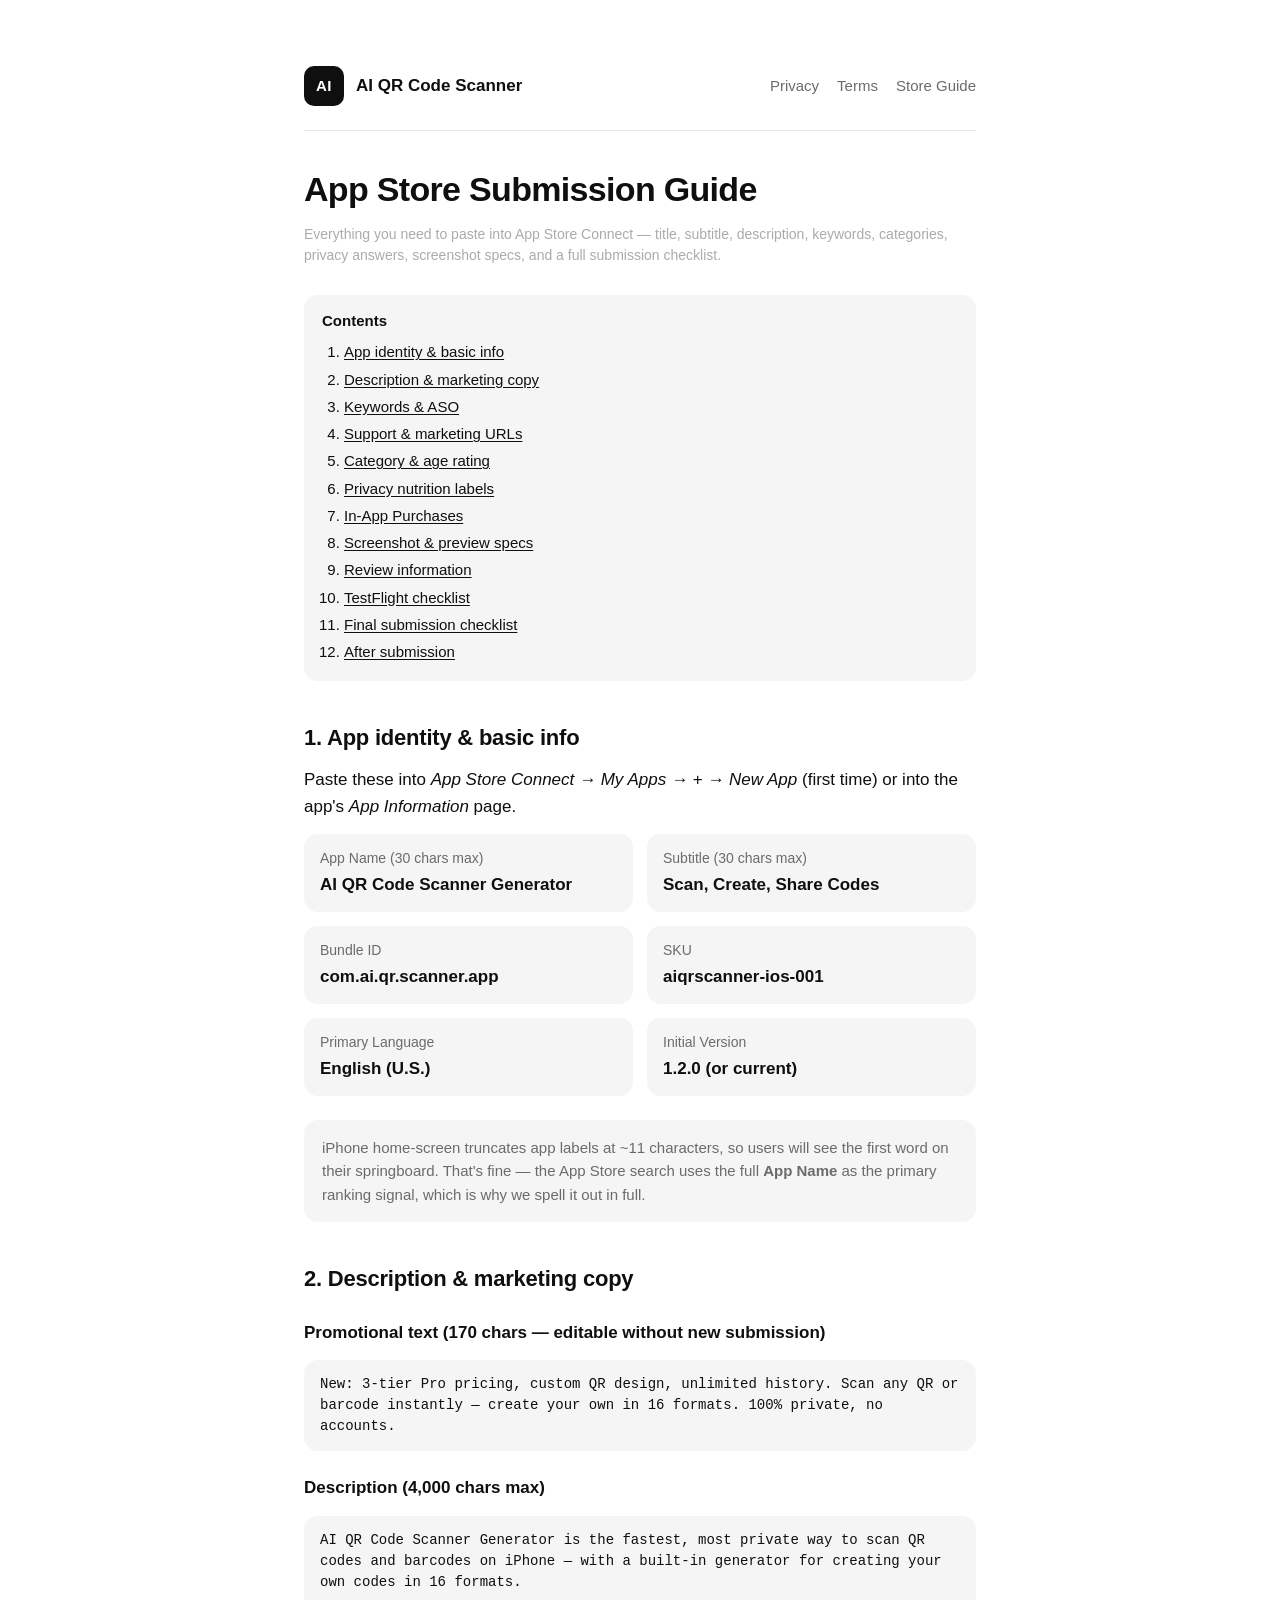
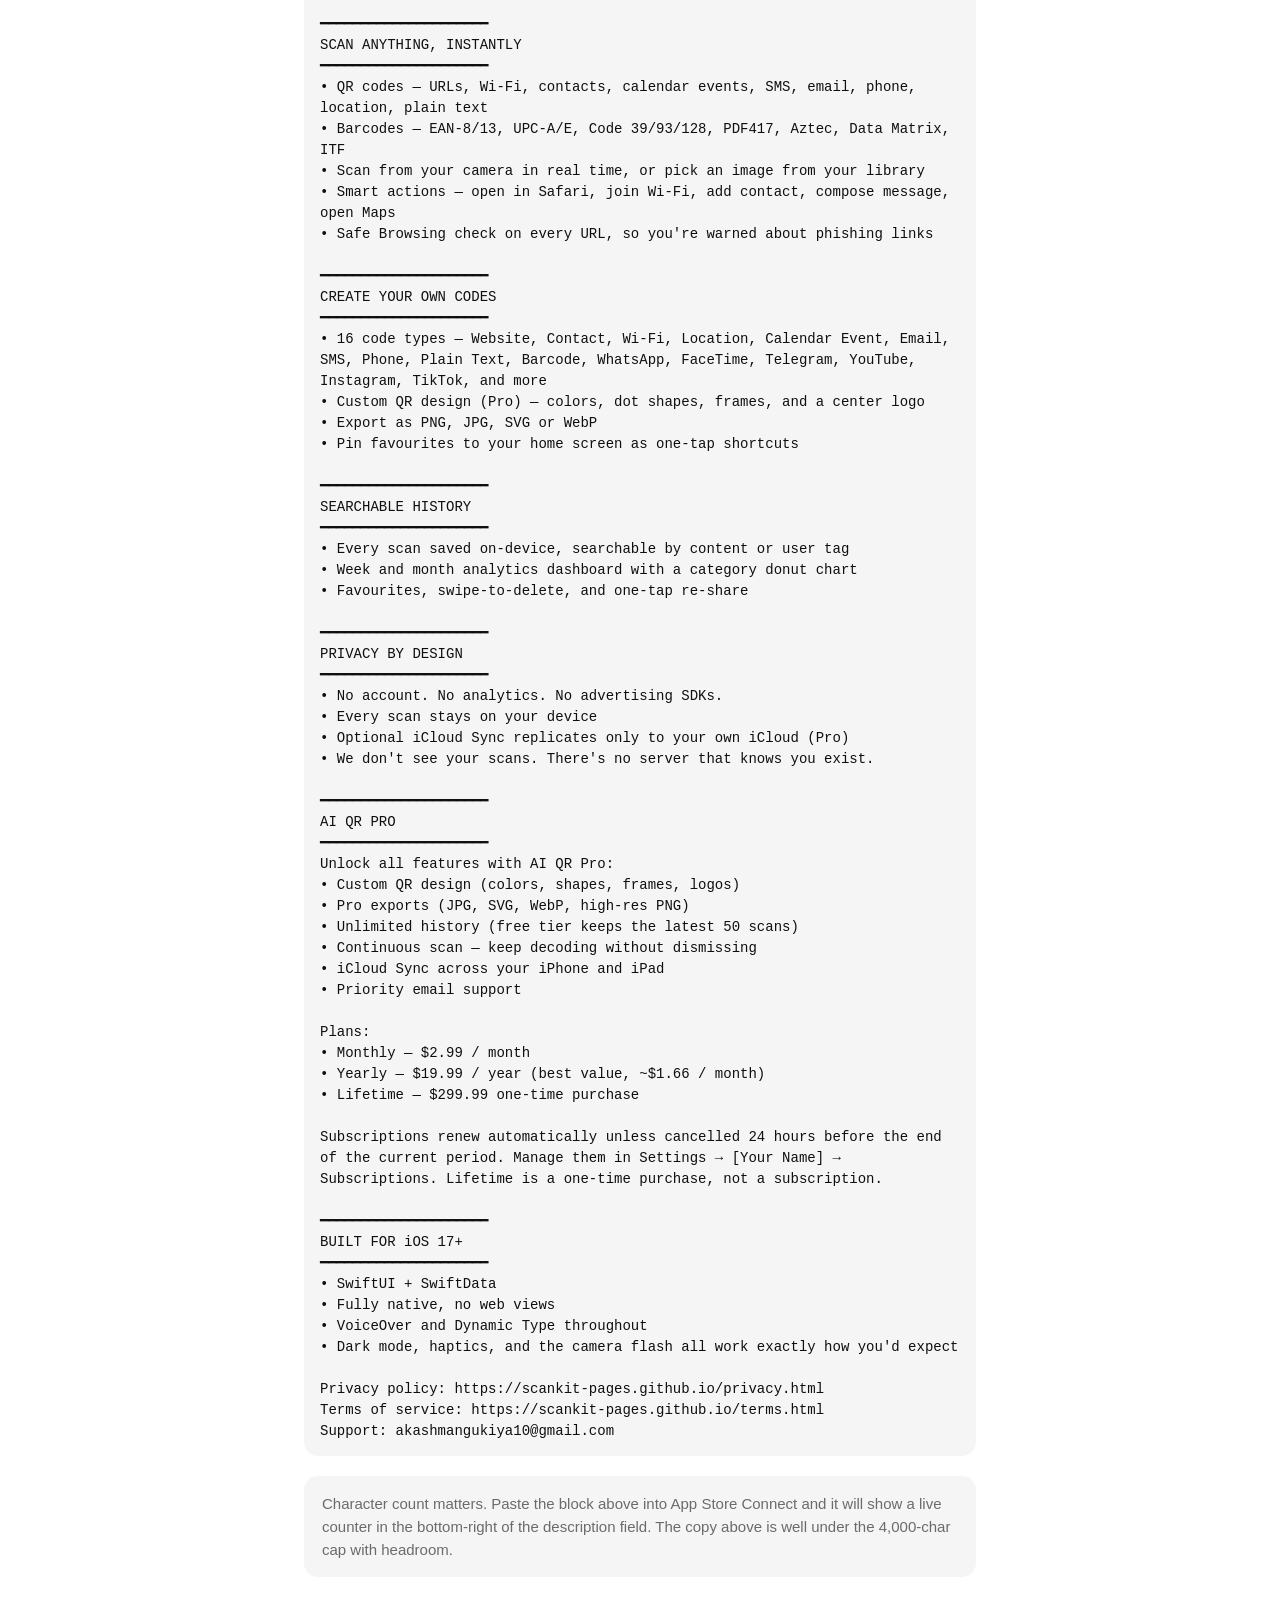
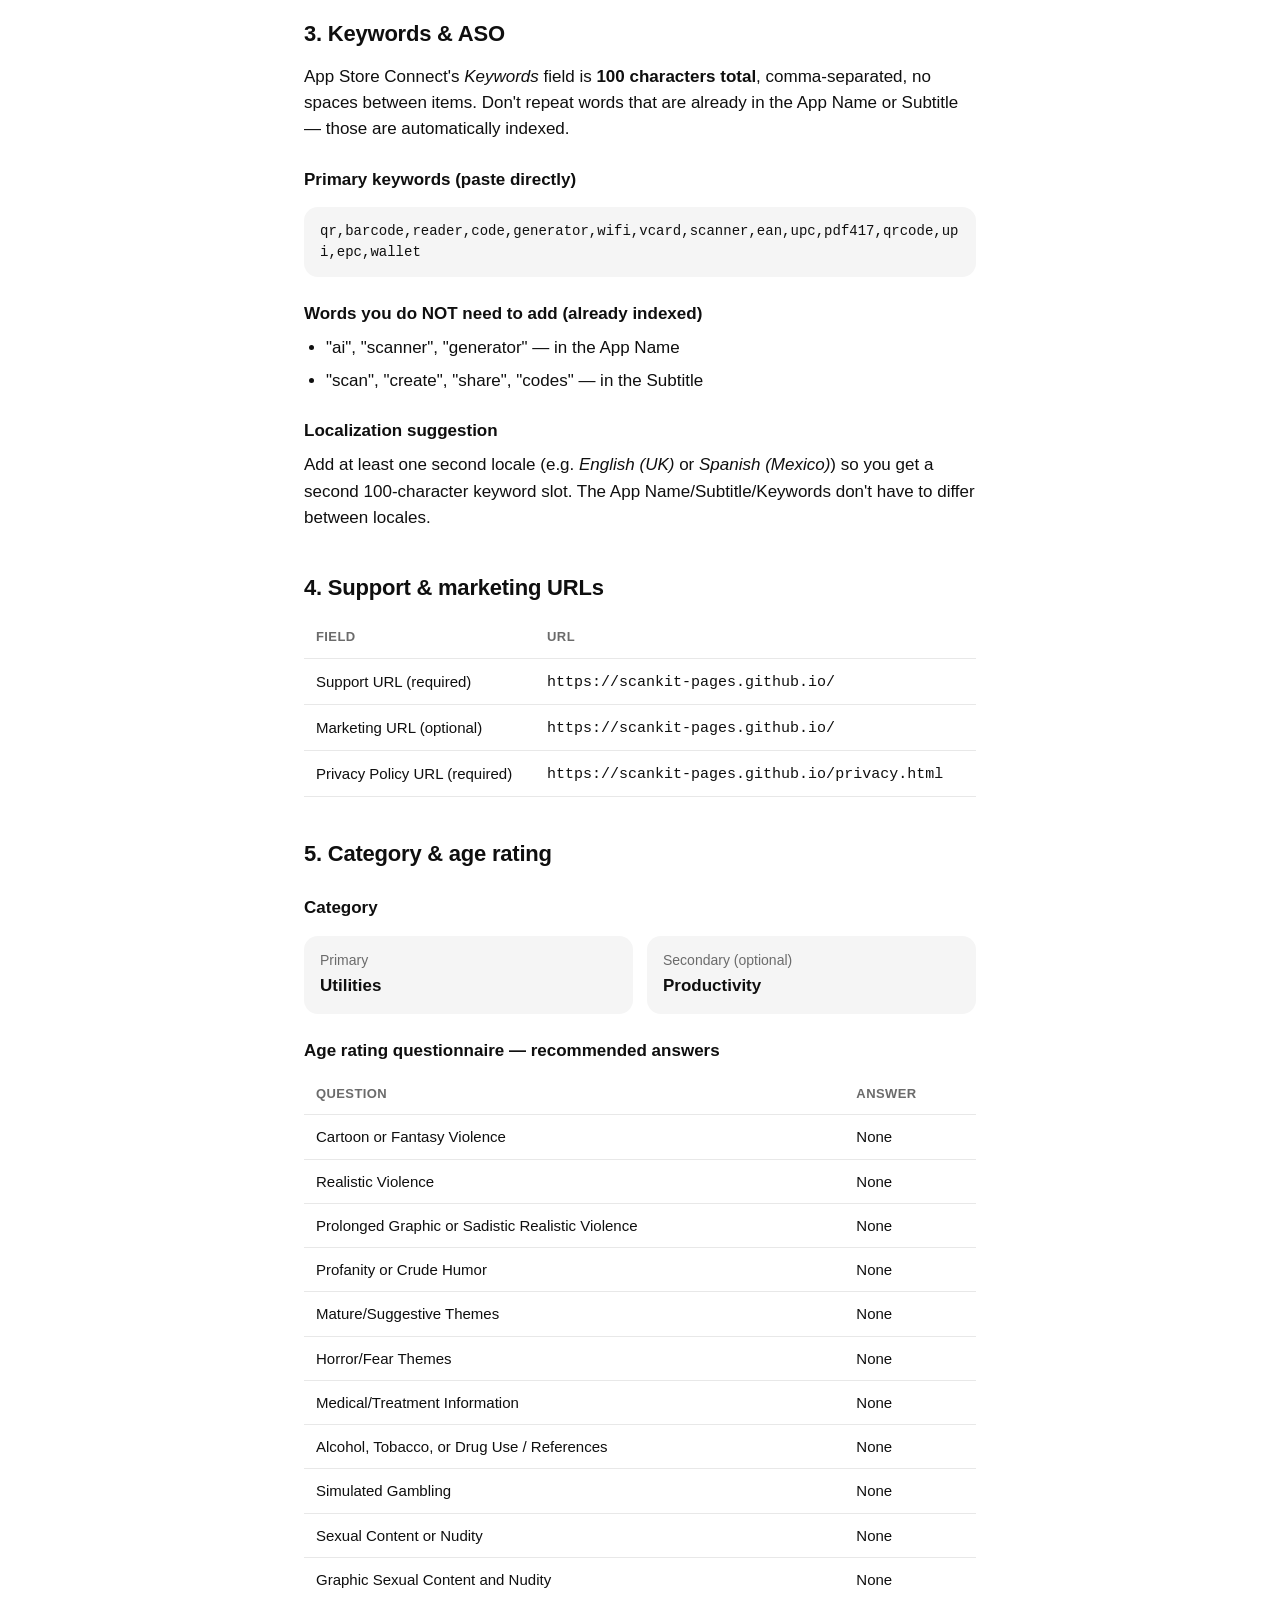
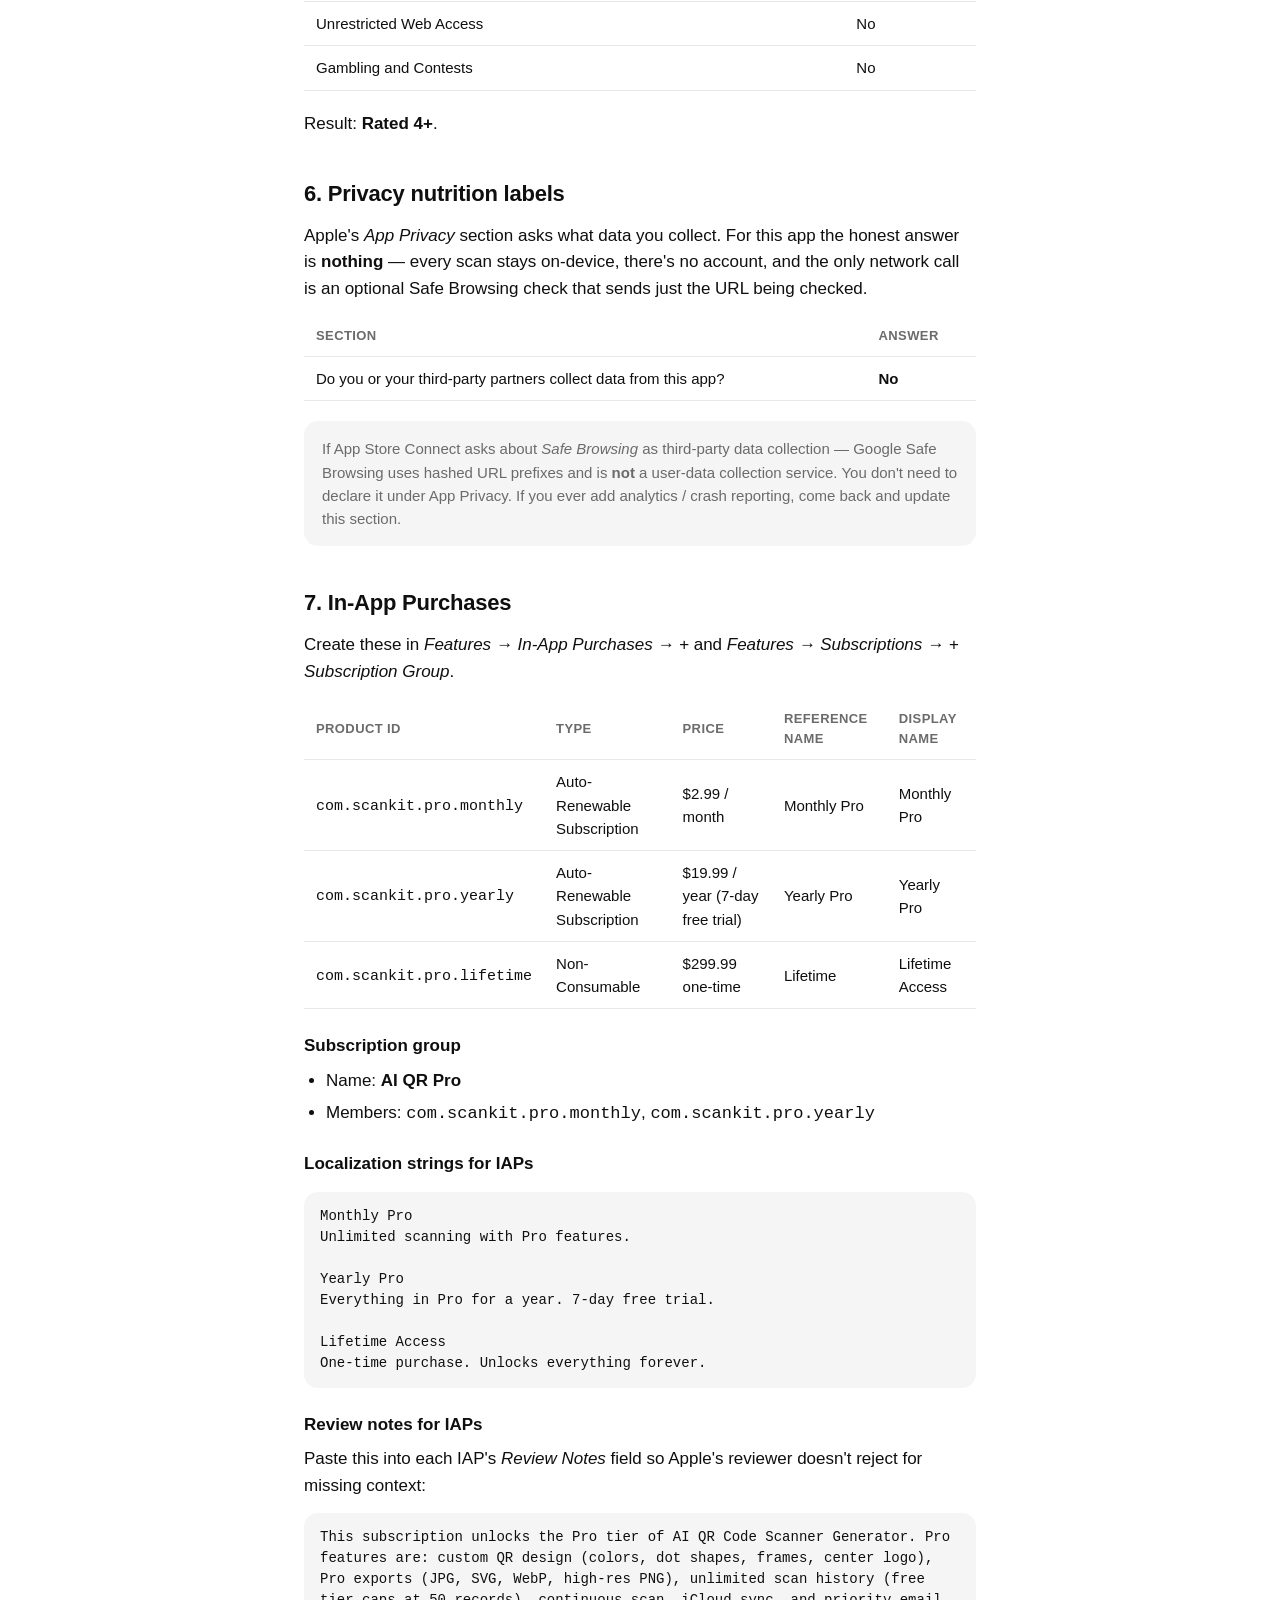
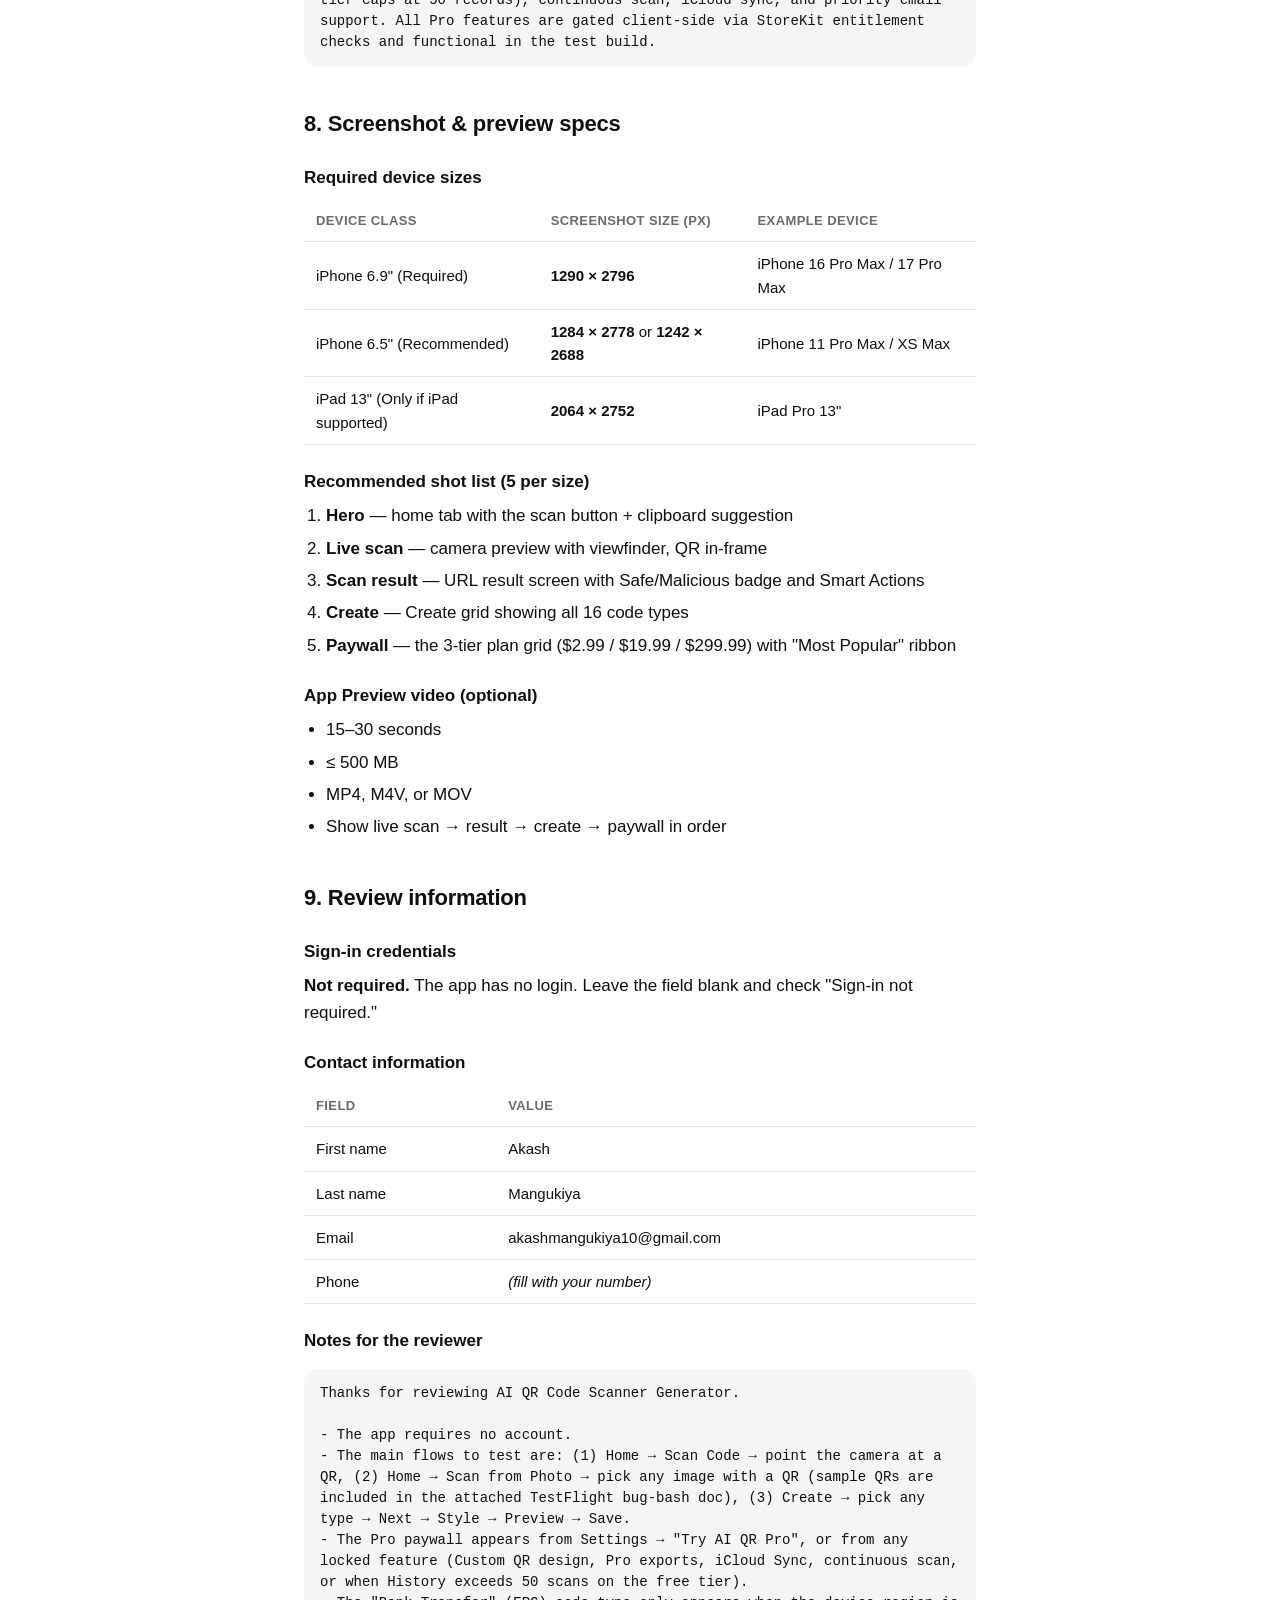
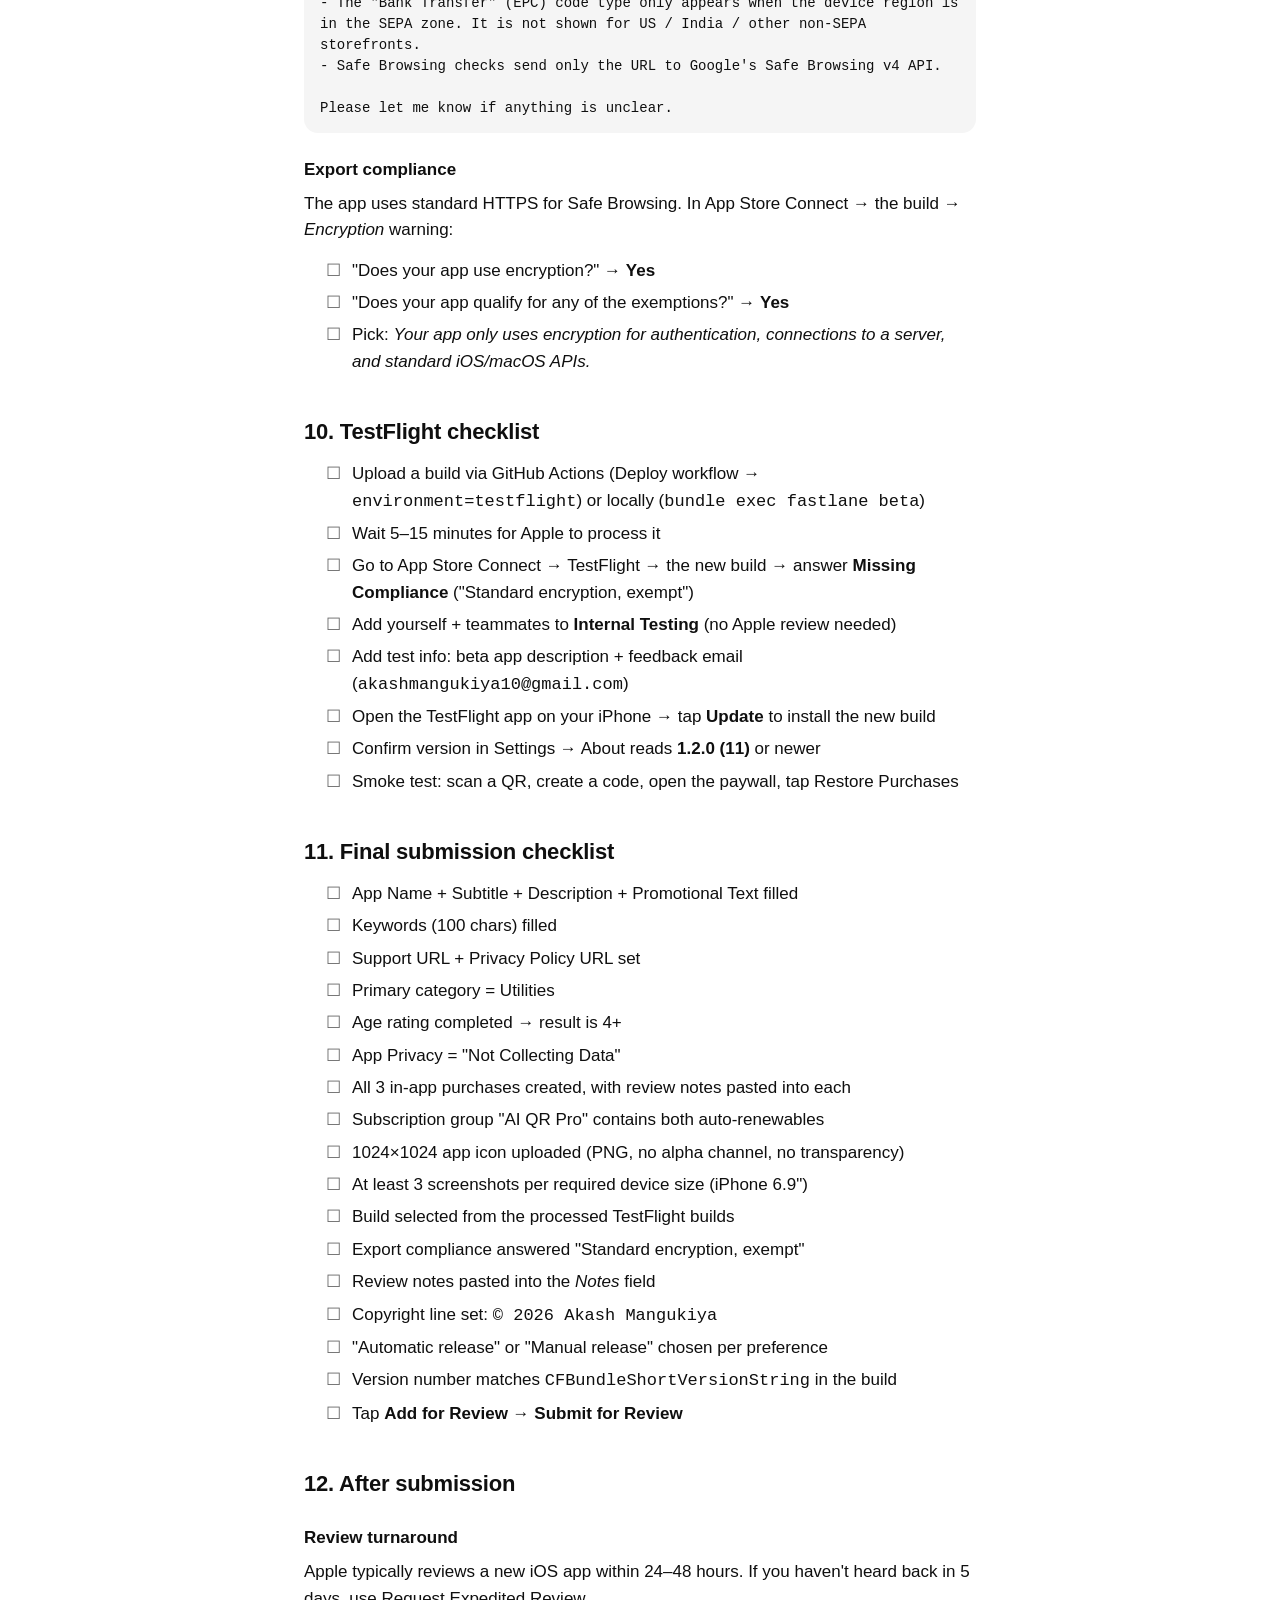
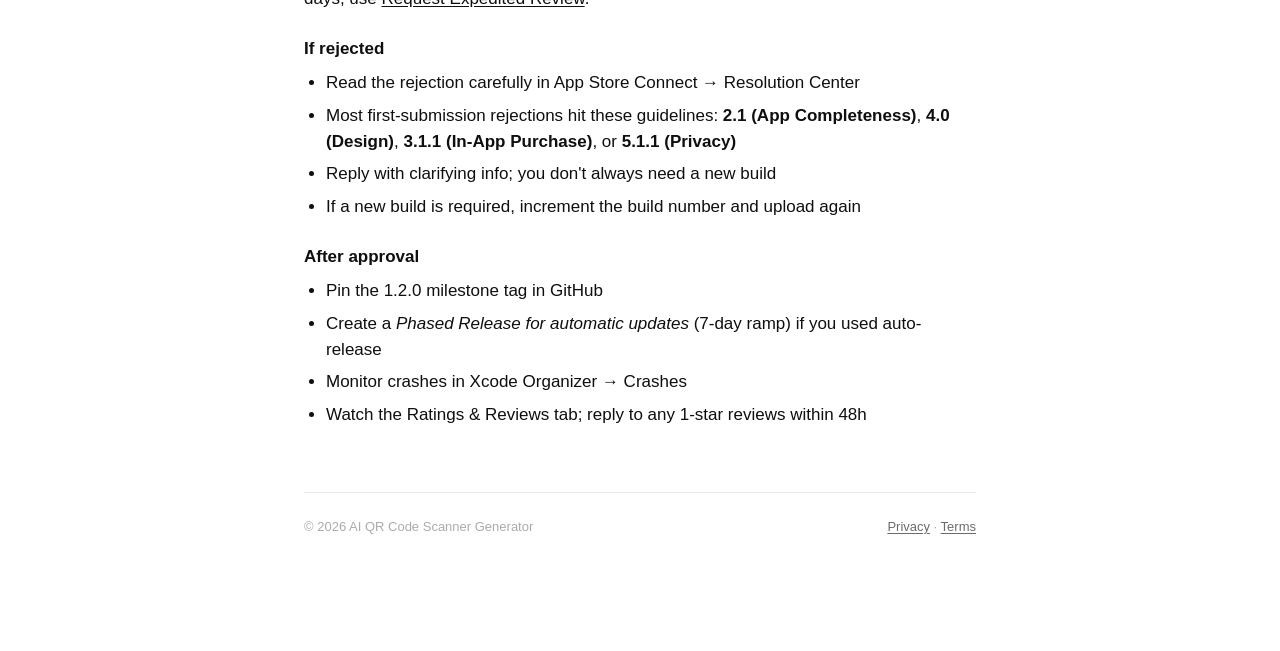
==== app-store-guide.html @ 4169da3f "Initial deploy — landing, privacy, terms, 404, and App Store guide Rebranded as "AI QR Code Scanner " ====
<!DOCTYPE html>
<html lang="en">
<head>
<meta charset="utf-8" />
<meta name="viewport" content="width=device-width, initial-scale=1" />
<meta name="theme-color" content="#0B0B0C" />
<title>App Store Submission Guide — AI QR Code Scanner Generator</title>
<meta name="description" content="Copy-paste ready App Store Connect listing + submission checklist for AI QR Code Scanner Generator." />
<link rel="stylesheet" href="styles.css" />
<style>
  pre.copy {
    background: var(--fill1);
    border-radius: var(--radius);
    padding: 14px 16px;
    overflow-x: auto;
    font-size: 14px;
    line-height: 1.5;
    color: var(--ink);
    white-space: pre-wrap;
    word-break: break-word;
  }
  .grid-2 {
    display: grid;
    grid-template-columns: repeat(auto-fit, minmax(260px, 1fr));
    gap: 14px;
    margin: 14px 0 24px;
  }
  .grid-2 .card { padding: 14px 16px; }
  .grid-2 .card .title { font-size: 14px; color: var(--ink-mid); margin-bottom: 2px; font-weight: 500; }
  .grid-2 .card .value { font-weight: 600; font-size: 17px; color: var(--ink); }
  table { width: 100%; border-collapse: collapse; margin: 10px 0 20px; font-size: 15px; }
  table th, table td { text-align: left; padding: 10px 12px; border-bottom: 1px solid var(--fill2); }
  table th { color: var(--ink-mid); font-weight: 600; font-size: 13px; text-transform: uppercase; letter-spacing: 0.4px; }
  .checklist li { list-style: none; position: relative; padding-left: 26px; }
  .checklist li::before {
    content: "☐";
    position: absolute; left: 0; top: 0;
    color: var(--ink-mid); font-size: 17px;
  }
  .toc {
    background: var(--fill1);
    border-radius: var(--radius);
    padding: 14px 18px;
    margin: 24px 0 36px;
    font-size: 15px;
  }
  .toc ol { margin: 8px 0 0; padding-left: 22px; }
  .toc li { margin-bottom: 4px; }
</style>
</head>
<body>
<div class="shell">
  <header class="site">
    <a href="index.html" style="text-decoration:none;color:inherit;display:flex;align-items:center;gap:12px;">
      <span class="logo">AI</span>
      <span class="name">AI QR Code Scanner</span>
    </a>
    <nav>
      <a href="privacy.html">Privacy</a>
      <a href="terms.html">Terms</a>
      <a href="app-store-guide.html">Store Guide</a>
    </nav>
  </header>

  <h1>App Store Submission Guide</h1>
  <p class="updated">Everything you need to paste into App Store Connect — title, subtitle, description, keywords, categories, privacy answers, screenshot specs, and a full submission checklist.</p>

  <div class="toc">
    <strong>Contents</strong>
    <ol>
      <li><a href="#identity">App identity &amp; basic info</a></li>
      <li><a href="#description">Description &amp; marketing copy</a></li>
      <li><a href="#keywords">Keywords &amp; ASO</a></li>
      <li><a href="#urls">Support &amp; marketing URLs</a></li>
      <li><a href="#category">Category &amp; age rating</a></li>
      <li><a href="#privacy">Privacy nutrition labels</a></li>
      <li><a href="#iap">In-App Purchases</a></li>
      <li><a href="#screenshots">Screenshot &amp; preview specs</a></li>
      <li><a href="#review">Review information</a></li>
      <li><a href="#testflight">TestFlight checklist</a></li>
      <li><a href="#submit">Final submission checklist</a></li>
      <li><a href="#post">After submission</a></li>
    </ol>
  </div>

  <!-- 1 — IDENTITY -->
  <h2 id="identity">1. App identity &amp; basic info</h2>
  <p>Paste these into <em>App Store Connect → My Apps → + → New App</em> (first time) or into the app's <em>App Information</em> page.</p>

  <div class="grid-2">
    <div class="card"><div class="title">App Name (30 chars max)</div><div class="value">AI QR Code Scanner Generator</div></div>
    <div class="card"><div class="title">Subtitle (30 chars max)</div><div class="value">Scan, Create, Share Codes</div></div>
    <div class="card"><div class="title">Bundle ID</div><div class="value">com.ai.qr.scanner.app</div></div>
    <div class="card"><div class="title">SKU</div><div class="value">aiqrscanner-ios-001</div></div>
    <div class="card"><div class="title">Primary Language</div><div class="value">English (U.S.)</div></div>
    <div class="card"><div class="title">Initial Version</div><div class="value">1.2.0 (or current)</div></div>
  </div>

  <div class="callout">
    iPhone home-screen truncates app labels at ~11 characters, so users will
    see the first word on their springboard. That's fine — the App Store
    search uses the full <strong>App Name</strong> as the primary ranking
    signal, which is why we spell it out in full.
  </div>

  <!-- 2 — DESCRIPTION -->
  <h2 id="description">2. Description &amp; marketing copy</h2>

  <h3>Promotional text (170 chars — editable without new submission)</h3>
  <pre class="copy">New: 3-tier Pro pricing, custom QR design, unlimited history. Scan any QR or barcode instantly — create your own in 16 formats. 100% private, no accounts.</pre>

  <h3>Description (4,000 chars max)</h3>
  <pre class="copy">AI QR Code Scanner Generator is the fastest, most private way to scan QR codes and barcodes on iPhone — with a built-in generator for creating your own codes in 16 formats.

━━━━━━━━━━━━━━━━━━━━━
SCAN ANYTHING, INSTANTLY
━━━━━━━━━━━━━━━━━━━━━
• QR codes — URLs, Wi-Fi, contacts, calendar events, SMS, email, phone, location, plain text
• Barcodes — EAN-8/13, UPC-A/E, Code 39/93/128, PDF417, Aztec, Data Matrix, ITF
• Scan from your camera in real time, or pick an image from your library
• Smart actions — open in Safari, join Wi-Fi, add contact, compose message, open Maps
• Safe Browsing check on every URL, so you're warned about phishing links

━━━━━━━━━━━━━━━━━━━━━
CREATE YOUR OWN CODES
━━━━━━━━━━━━━━━━━━━━━
• 16 code types — Website, Contact, Wi-Fi, Location, Calendar Event, Email, SMS, Phone, Plain Text, Barcode, WhatsApp, FaceTime, Telegram, YouTube, Instagram, TikTok, and more
• Custom QR design (Pro) — colors, dot shapes, frames, and a center logo
• Export as PNG, JPG, SVG or WebP
• Pin favourites to your home screen as one-tap shortcuts

━━━━━━━━━━━━━━━━━━━━━
SEARCHABLE HISTORY
━━━━━━━━━━━━━━━━━━━━━
• Every scan saved on-device, searchable by content or user tag
• Week and month analytics dashboard with a category donut chart
• Favourites, swipe-to-delete, and one-tap re-share

━━━━━━━━━━━━━━━━━━━━━
PRIVACY BY DESIGN
━━━━━━━━━━━━━━━━━━━━━
• No account. No analytics. No advertising SDKs.
• Every scan stays on your device
• Optional iCloud Sync replicates only to your own iCloud (Pro)
• We don't see your scans. There's no server that knows you exist.

━━━━━━━━━━━━━━━━━━━━━
AI QR PRO
━━━━━━━━━━━━━━━━━━━━━
Unlock all features with AI QR Pro:
• Custom QR design (colors, shapes, frames, logos)
• Pro exports (JPG, SVG, WebP, high-res PNG)
• Unlimited history (free tier keeps the latest 50 scans)
• Continuous scan — keep decoding without dismissing
• iCloud Sync across your iPhone and iPad
• Priority email support

Plans:
• Monthly — $2.99 / month
• Yearly — $19.99 / year (best value, ~$1.66 / month)
• Lifetime — $299.99 one-time purchase

Subscriptions renew automatically unless cancelled 24 hours before the end of the current period. Manage them in Settings → [Your Name] → Subscriptions. Lifetime is a one-time purchase, not a subscription.

━━━━━━━━━━━━━━━━━━━━━
BUILT FOR iOS 17+
━━━━━━━━━━━━━━━━━━━━━
• SwiftUI + SwiftData
• Fully native, no web views
• VoiceOver and Dynamic Type throughout
• Dark mode, haptics, and the camera flash all work exactly how you'd expect

Privacy policy: https://scankit-pages.github.io/privacy.html
Terms of service: https://scankit-pages.github.io/terms.html
Support: akashmangukiya10@gmail.com</pre>

  <div class="callout">
    Character count matters. Paste the block above into App Store Connect
    and it will show a live counter in the bottom-right of the description
    field. The copy above is well under the 4,000-char cap with headroom.
  </div>

  <!-- 3 — KEYWORDS -->
  <h2 id="keywords">3. Keywords &amp; ASO</h2>
  <p>App Store Connect's <em>Keywords</em> field is <strong>100 characters total</strong>, comma-separated, no spaces between items. Don't repeat words that are already in the App Name or Subtitle — those are automatically indexed.</p>

  <h3>Primary keywords (paste directly)</h3>
  <pre class="copy">qr,barcode,reader,code,generator,wifi,vcard,scanner,ean,upc,pdf417,qrcode,upi,epc,wallet</pre>

  <h3>Words you do NOT need to add (already indexed)</h3>
  <ul>
    <li>"ai", "scanner", "generator" — in the App Name</li>
    <li>"scan", "create", "share", "codes" — in the Subtitle</li>
  </ul>

  <h3>Localization suggestion</h3>
  <p>Add at least one second locale (e.g. <em>English (UK)</em> or <em>Spanish (Mexico)</em>) so you get a second 100-character keyword slot. The App Name/Subtitle/Keywords don't have to differ between locales.</p>

  <!-- 4 — URLs -->
  <h2 id="urls">4. Support &amp; marketing URLs</h2>
  <table>
    <tr><th>Field</th><th>URL</th></tr>
    <tr><td>Support URL (required)</td><td><code>https://scankit-pages.github.io/</code></td></tr>
    <tr><td>Marketing URL (optional)</td><td><code>https://scankit-pages.github.io/</code></td></tr>
    <tr><td>Privacy Policy URL (required)</td><td><code>https://scankit-pages.github.io/privacy.html</code></td></tr>
  </table>

  <!-- 5 — CATEGORY -->
  <h2 id="category">5. Category &amp; age rating</h2>

  <h3>Category</h3>
  <div class="grid-2">
    <div class="card"><div class="title">Primary</div><div class="value">Utilities</div></div>
    <div class="card"><div class="title">Secondary (optional)</div><div class="value">Productivity</div></div>
  </div>

  <h3>Age rating questionnaire — recommended answers</h3>
  <table>
    <tr><th>Question</th><th>Answer</th></tr>
    <tr><td>Cartoon or Fantasy Violence</td><td>None</td></tr>
    <tr><td>Realistic Violence</td><td>None</td></tr>
    <tr><td>Prolonged Graphic or Sadistic Realistic Violence</td><td>None</td></tr>
    <tr><td>Profanity or Crude Humor</td><td>None</td></tr>
    <tr><td>Mature/Suggestive Themes</td><td>None</td></tr>
    <tr><td>Horror/Fear Themes</td><td>None</td></tr>
    <tr><td>Medical/Treatment Information</td><td>None</td></tr>
    <tr><td>Alcohol, Tobacco, or Drug Use / References</td><td>None</td></tr>
    <tr><td>Simulated Gambling</td><td>None</td></tr>
    <tr><td>Sexual Content or Nudity</td><td>None</td></tr>
    <tr><td>Graphic Sexual Content and Nudity</td><td>None</td></tr>
    <tr><td>Unrestricted Web Access</td><td>No</td></tr>
    <tr><td>Gambling and Contests</td><td>No</td></tr>
  </table>
  <p>Result: <strong>Rated 4+</strong>.</p>

  <!-- 6 — PRIVACY -->
  <h2 id="privacy">6. Privacy nutrition labels</h2>
  <p>Apple's <em>App Privacy</em> section asks what data you collect. For this app the honest answer is <strong>nothing</strong> — every scan stays on-device, there's no account, and the only network call is an optional Safe Browsing check that sends just the URL being checked.</p>

  <table>
    <tr><th>Section</th><th>Answer</th></tr>
    <tr><td>Do you or your third-party partners collect data from this app?</td><td><strong>No</strong></td></tr>
  </table>

  <div class="callout">
    If App Store Connect asks about <em>Safe Browsing</em> as third-party
    data collection — Google Safe Browsing uses hashed URL prefixes and is
    <strong>not</strong> a user-data collection service. You don't need to
    declare it under App Privacy. If you ever add analytics / crash
    reporting, come back and update this section.
  </div>

  <!-- 7 — IAP -->
  <h2 id="iap">7. In-App Purchases</h2>
  <p>Create these in <em>Features → In-App Purchases → +</em> and <em>Features → Subscriptions → + Subscription Group</em>.</p>

  <table>
    <tr><th>Product ID</th><th>Type</th><th>Price</th><th>Reference Name</th><th>Display Name</th></tr>
    <tr><td><code>com.scankit.pro.monthly</code></td><td>Auto-Renewable Subscription</td><td>$2.99 / month</td><td>Monthly Pro</td><td>Monthly Pro</td></tr>
    <tr><td><code>com.scankit.pro.yearly</code></td><td>Auto-Renewable Subscription</td><td>$19.99 / year (7-day free trial)</td><td>Yearly Pro</td><td>Yearly Pro</td></tr>
    <tr><td><code>com.scankit.pro.lifetime</code></td><td>Non-Consumable</td><td>$299.99 one-time</td><td>Lifetime</td><td>Lifetime Access</td></tr>
  </table>

  <h3>Subscription group</h3>
  <ul>
    <li>Name: <strong>AI QR Pro</strong></li>
    <li>Members: <code>com.scankit.pro.monthly</code>, <code>com.scankit.pro.yearly</code></li>
  </ul>

  <h3>Localization strings for IAPs</h3>
  <pre class="copy">Monthly Pro
Unlimited scanning with Pro features.

Yearly Pro
Everything in Pro for a year. 7-day free trial.

Lifetime Access
One-time purchase. Unlocks everything forever.</pre>

  <h3>Review notes for IAPs</h3>
  <p>Paste this into each IAP's <em>Review Notes</em> field so Apple's reviewer doesn't reject for missing context:</p>
  <pre class="copy">This subscription unlocks the Pro tier of AI QR Code Scanner Generator. Pro features are: custom QR design (colors, dot shapes, frames, center logo), Pro exports (JPG, SVG, WebP, high-res PNG), unlimited scan history (free tier caps at 50 records), continuous scan, iCloud sync, and priority email support. All Pro features are gated client-side via StoreKit entitlement checks and functional in the test build.</pre>

  <!-- 8 — SCREENSHOTS -->
  <h2 id="screenshots">8. Screenshot &amp; preview specs</h2>

  <h3>Required device sizes</h3>
  <table>
    <tr><th>Device class</th><th>Screenshot size (px)</th><th>Example device</th></tr>
    <tr><td>iPhone 6.9" (Required)</td><td><strong>1290 × 2796</strong></td><td>iPhone 16 Pro Max / 17 Pro Max</td></tr>
    <tr><td>iPhone 6.5" (Recommended)</td><td><strong>1284 × 2778</strong> or <strong>1242 × 2688</strong></td><td>iPhone 11 Pro Max / XS Max</td></tr>
    <tr><td>iPad 13" (Only if iPad supported)</td><td><strong>2064 × 2752</strong></td><td>iPad Pro 13"</td></tr>
  </table>

  <h3>Recommended shot list (5 per size)</h3>
  <ol>
    <li><strong>Hero</strong> — home tab with the scan button + clipboard suggestion</li>
    <li><strong>Live scan</strong> — camera preview with viewfinder, QR in-frame</li>
    <li><strong>Scan result</strong> — URL result screen with Safe/Malicious badge and Smart Actions</li>
    <li><strong>Create</strong> — Create grid showing all 16 code types</li>
    <li><strong>Paywall</strong> — the 3-tier plan grid ($2.99 / $19.99 / $299.99) with "Most Popular" ribbon</li>
  </ol>

  <h3>App Preview video (optional)</h3>
  <ul>
    <li>15–30 seconds</li>
    <li>≤ 500 MB</li>
    <li>MP4, M4V, or MOV</li>
    <li>Show live scan → result → create → paywall in order</li>
  </ul>

  <!-- 9 — REVIEW -->
  <h2 id="review">9. Review information</h2>

  <h3>Sign-in credentials</h3>
  <p><strong>Not required.</strong> The app has no login. Leave the field blank and check "Sign-in not required."</p>

  <h3>Contact information</h3>
  <table>
    <tr><th>Field</th><th>Value</th></tr>
    <tr><td>First name</td><td>Akash</td></tr>
    <tr><td>Last name</td><td>Mangukiya</td></tr>
    <tr><td>Email</td><td>akashmangukiya10@gmail.com</td></tr>
    <tr><td>Phone</td><td><em>(fill with your number)</em></td></tr>
  </table>

  <h3>Notes for the reviewer</h3>
  <pre class="copy">Thanks for reviewing AI QR Code Scanner Generator.

- The app requires no account.
- The main flows to test are: (1) Home → Scan Code → point the camera at a QR, (2) Home → Scan from Photo → pick any image with a QR (sample QRs are included in the attached TestFlight bug-bash doc), (3) Create → pick any type → Next → Style → Preview → Save.
- The Pro paywall appears from Settings → "Try AI QR Pro", or from any locked feature (Custom QR design, Pro exports, iCloud Sync, continuous scan, or when History exceeds 50 scans on the free tier).
- The "Bank Transfer" (EPC) code type only appears when the device region is in the SEPA zone. It is not shown for US / India / other non-SEPA storefronts.
- Safe Browsing checks send only the URL to Google's Safe Browsing v4 API.

Please let me know if anything is unclear.</pre>

  <h3>Export compliance</h3>
  <p>The app uses standard HTTPS for Safe Browsing. In App Store Connect → the build → <em>Encryption</em> warning:</p>
  <ul class="checklist">
    <li>"Does your app use encryption?" → <strong>Yes</strong></li>
    <li>"Does your app qualify for any of the exemptions?" → <strong>Yes</strong></li>
    <li>Pick: <em>Your app only uses encryption for authentication, connections to a server, and standard iOS/macOS APIs.</em></li>
  </ul>

  <!-- 10 — TESTFLIGHT -->
  <h2 id="testflight">10. TestFlight checklist</h2>
  <ul class="checklist">
    <li>Upload a build via GitHub Actions (Deploy workflow → <code>environment=testflight</code>) or locally (<code>bundle exec fastlane beta</code>)</li>
    <li>Wait 5–15 minutes for Apple to process it</li>
    <li>Go to App Store Connect → TestFlight → the new build → answer <strong>Missing Compliance</strong> ("Standard encryption, exempt")</li>
    <li>Add yourself + teammates to <strong>Internal Testing</strong> (no Apple review needed)</li>
    <li>Add test info: beta app description + feedback email (<code>akashmangukiya10@gmail.com</code>)</li>
    <li>Open the TestFlight app on your iPhone → tap <strong>Update</strong> to install the new build</li>
    <li>Confirm version in Settings → About reads <strong>1.2.0 (11)</strong> or newer</li>
    <li>Smoke test: scan a QR, create a code, open the paywall, tap Restore Purchases</li>
  </ul>

  <!-- 11 — FINAL SUBMIT -->
  <h2 id="submit">11. Final submission checklist</h2>
  <ul class="checklist">
    <li>App Name + Subtitle + Description + Promotional Text filled</li>
    <li>Keywords (100 chars) filled</li>
    <li>Support URL + Privacy Policy URL set</li>
    <li>Primary category = Utilities</li>
    <li>Age rating completed → result is 4+</li>
    <li>App Privacy = "Not Collecting Data"</li>
    <li>All 3 in-app purchases created, with review notes pasted into each</li>
    <li>Subscription group "AI QR Pro" contains both auto-renewables</li>
    <li>1024×1024 app icon uploaded (PNG, no alpha channel, no transparency)</li>
    <li>At least 3 screenshots per required device size (iPhone 6.9")</li>
    <li>Build selected from the processed TestFlight builds</li>
    <li>Export compliance answered "Standard encryption, exempt"</li>
    <li>Review notes pasted into the <em>Notes</em> field</li>
    <li>Copyright line set: <code>© 2026 Akash Mangukiya</code></li>
    <li>"Automatic release" or "Manual release" chosen per preference</li>
    <li>Version number matches <code>CFBundleShortVersionString</code> in the build</li>
    <li>Tap <strong>Add for Review</strong> → <strong>Submit for Review</strong></li>
  </ul>

  <!-- 12 — AFTER -->
  <h2 id="post">12. After submission</h2>
  <h3>Review turnaround</h3>
  <p>Apple typically reviews a new iOS app within 24–48 hours. If you haven't heard back in 5 days, use <a href="https://developer.apple.com/contact/app-store/?topic=expedite">Request Expedited Review</a>.</p>

  <h3>If rejected</h3>
  <ul>
    <li>Read the rejection carefully in App Store Connect → Resolution Center</li>
    <li>Most first-submission rejections hit these guidelines: <strong>2.1 (App Completeness)</strong>, <strong>4.0 (Design)</strong>, <strong>3.1.1 (In-App Purchase)</strong>, or <strong>5.1.1 (Privacy)</strong></li>
    <li>Reply with clarifying info; you don't always need a new build</li>
    <li>If a new build is required, increment the build number and upload again</li>
  </ul>

  <h3>After approval</h3>
  <ul>
    <li>Pin the 1.2.0 milestone tag in GitHub</li>
    <li>Create a <em>Phased Release for automatic updates</em> (7-day ramp) if you used auto-release</li>
    <li>Monitor crashes in Xcode Organizer → Crashes</li>
    <li>Watch the Ratings &amp; Reviews tab; reply to any 1-star reviews within 48h</li>
  </ul>

  <footer class="site">
    <span>&copy; <span id="year">2026</span> AI QR Code Scanner Generator</span>
    <span><a href="privacy.html">Privacy</a> · <a href="terms.html">Terms</a></span>
  </footer>
</div>
<script>document.getElementById("year").textContent = new Date().getFullYear();</script>
</body>
</html>
---- styles.css ----
/* ScanKit — legal pages stylesheet
   Mirrors the Ink design tokens used in the app. */

:root {
  --canvas: #ffffff;
  --fill1: #f5f5f5;
  --fill2: #e8e8e8;
  --ink: #0f0f0f;
  --ink-mid: #6b6b6b;
  --ink-faint: #ababab;
  --accent: #0f0f0f;
  --radius: 14px;
  --max-width: 720px;
  --font: -apple-system, BlinkMacSystemFont, "SF Pro Text", "Segoe UI", Roboto,
    "Helvetica Neue", Arial, sans-serif;
}

@media (prefers-color-scheme: dark) {
  :root {
    --canvas: #0b0b0c;
    --fill1: #161617;
    --fill2: #2a2a2c;
    --ink: #f5f5f5;
    --ink-mid: #a0a0a4;
    --ink-faint: #6a6a6e;
    --accent: #f5f5f5;
  }
}

* { box-sizing: border-box; }

html, body {
  margin: 0;
  padding: 0;
  background: var(--canvas);
  color: var(--ink);
  font-family: var(--font);
  font-size: 17px;
  line-height: 1.55;
  -webkit-font-smoothing: antialiased;
}

.shell {
  max-width: var(--max-width);
  margin: 0 auto;
  padding: 48px 24px 96px;
}

header.site {
  display: flex;
  align-items: center;
  gap: 12px;
  padding: 18px 0 24px;
  border-bottom: 1px solid var(--fill2);
  margin-bottom: 32px;
}

header.site .logo {
  width: 40px;
  height: 40px;
  border-radius: 10px;
  background: var(--ink);
  color: var(--canvas);
  display: inline-flex;
  align-items: center;
  justify-content: center;
  font-weight: 700;
  font-size: 15px;
  letter-spacing: 0.5px;
}

header.site .name {
  font-size: 17px;
  font-weight: 600;
}

header.site nav {
  margin-left: auto;
  display: flex;
  gap: 18px;
}

header.site nav a {
  color: var(--ink-mid);
  text-decoration: none;
  font-size: 15px;
}

header.site nav a:hover { color: var(--ink); }

h1 {
  font-size: 34px;
  font-weight: 700;
  letter-spacing: -0.02em;
  margin: 8px 0 8px;
}

h2 {
  font-size: 22px;
  font-weight: 600;
  letter-spacing: -0.01em;
  margin: 40px 0 12px;
}

h3 {
  font-size: 17px;
  font-weight: 600;
  margin: 24px 0 8px;
}

p, ul, ol { margin: 0 0 14px; }

ul, ol { padding-left: 22px; }

li { margin-bottom: 6px; }

a {
  color: var(--accent);
  text-decoration: underline;
  text-underline-offset: 2px;
}

.updated {
  color: var(--ink-faint);
  font-size: 14px;
  margin-bottom: 28px;
}

.callout {
  background: var(--fill1);
  border-radius: var(--radius);
  padding: 16px 18px;
  margin: 20px 0;
  font-size: 15px;
  color: var(--ink-mid);
}

.card-grid {
  display: grid;
  grid-template-columns: repeat(auto-fit, minmax(220px, 1fr));
  gap: 14px;
  margin-top: 24px;
}

.card {
  background: var(--fill1);
  border-radius: var(--radius);
  padding: 18px;
  display: block;
  color: var(--ink);
  text-decoration: none;
  transition: transform 120ms ease;
}

.card:hover { transform: translateY(-2px); }

.card .title {
  font-weight: 600;
  margin-bottom: 4px;
}

.card .subtitle {
  color: var(--ink-mid);
  font-size: 14px;
}

footer.site {
  border-top: 1px solid var(--fill2);
  margin-top: 64px;
  padding-top: 24px;
  color: var(--ink-faint);
  font-size: 13px;
  display: flex;
  justify-content: space-between;
  flex-wrap: wrap;
  gap: 10px;
}

footer.site a { color: var(--ink-mid); }
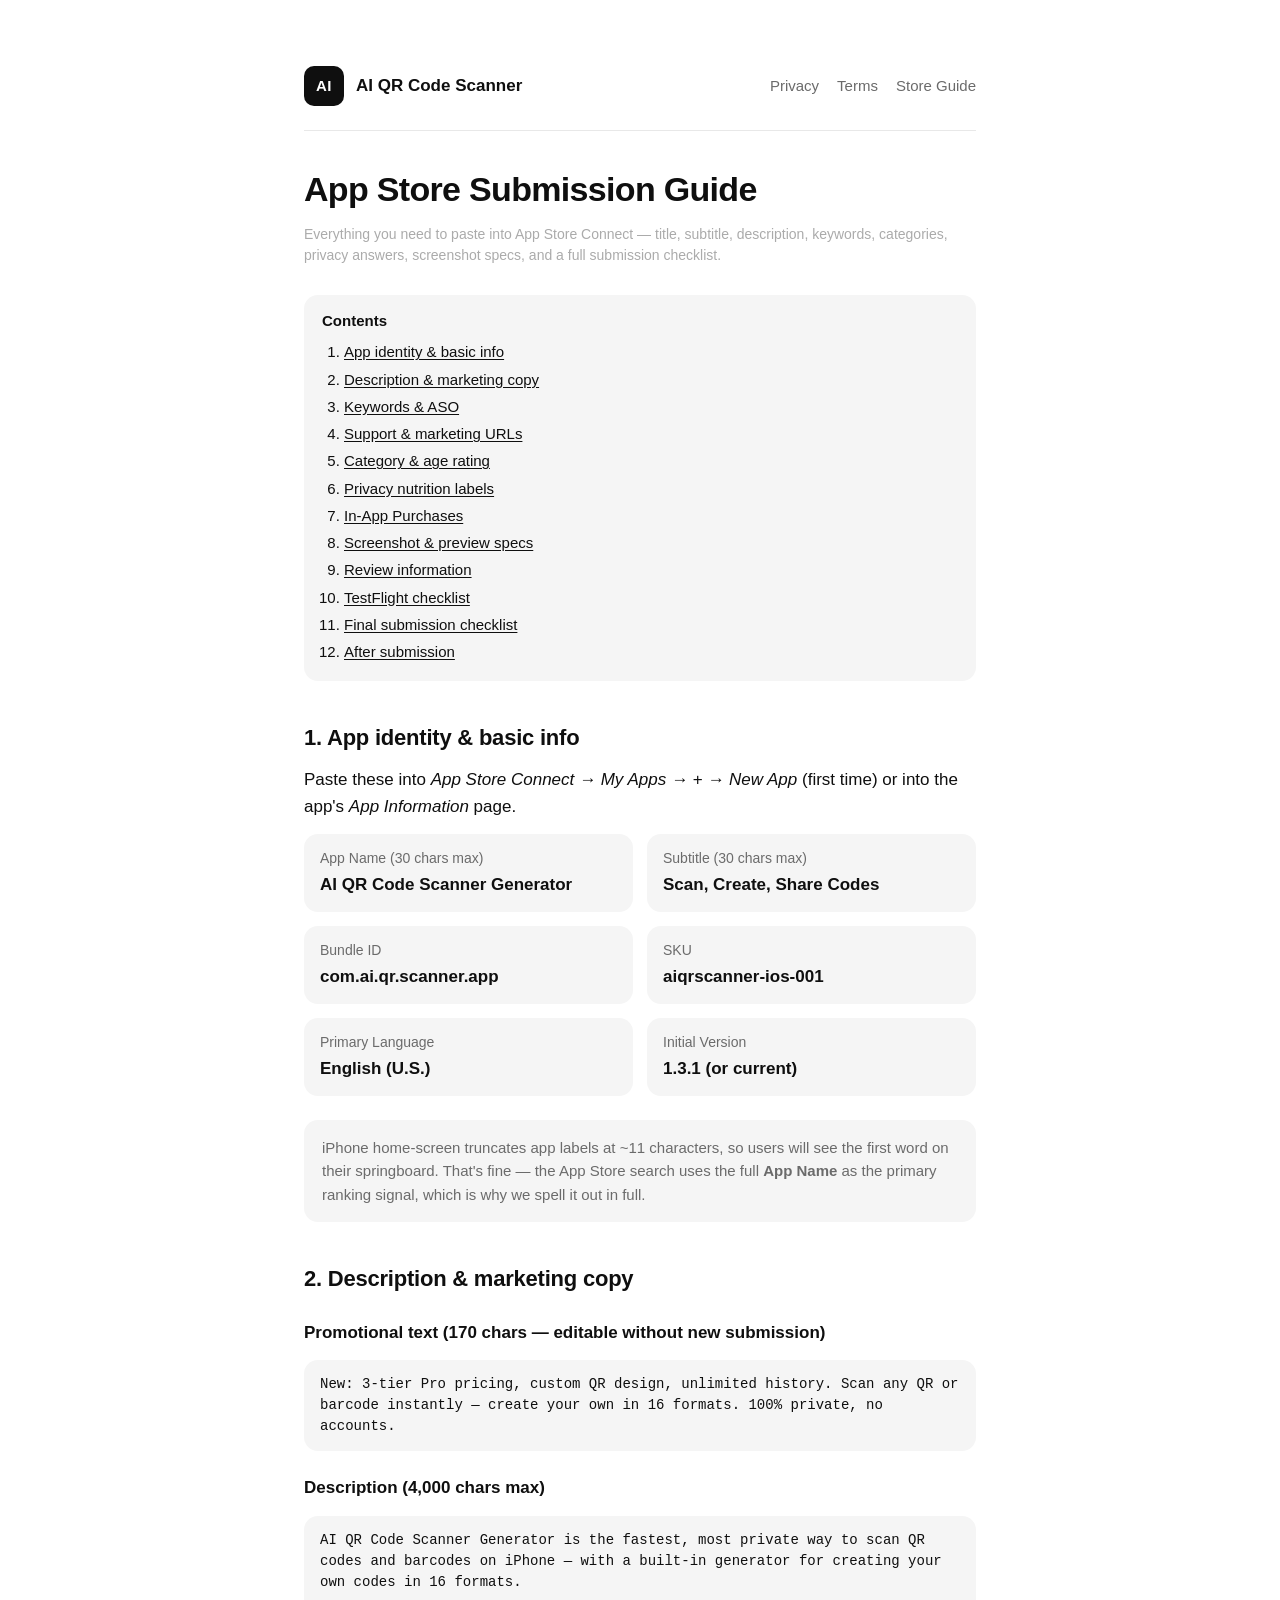
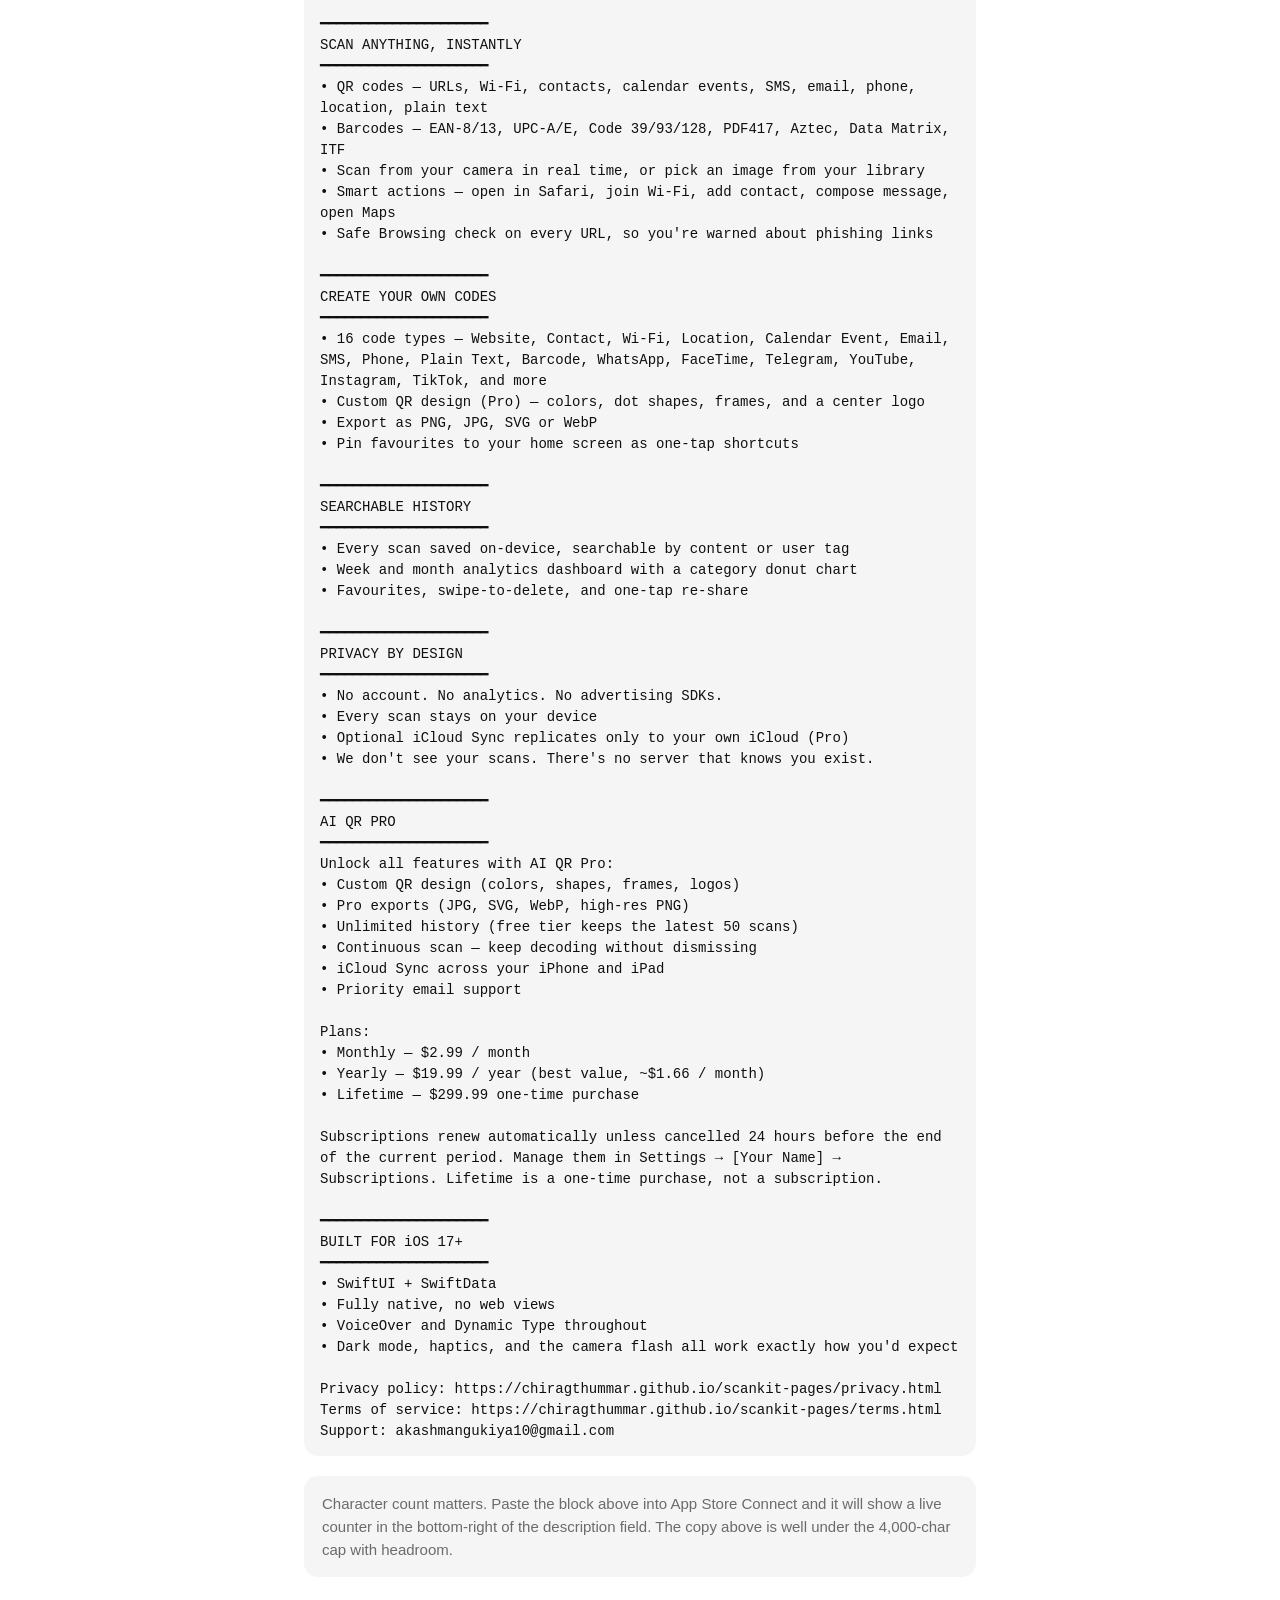
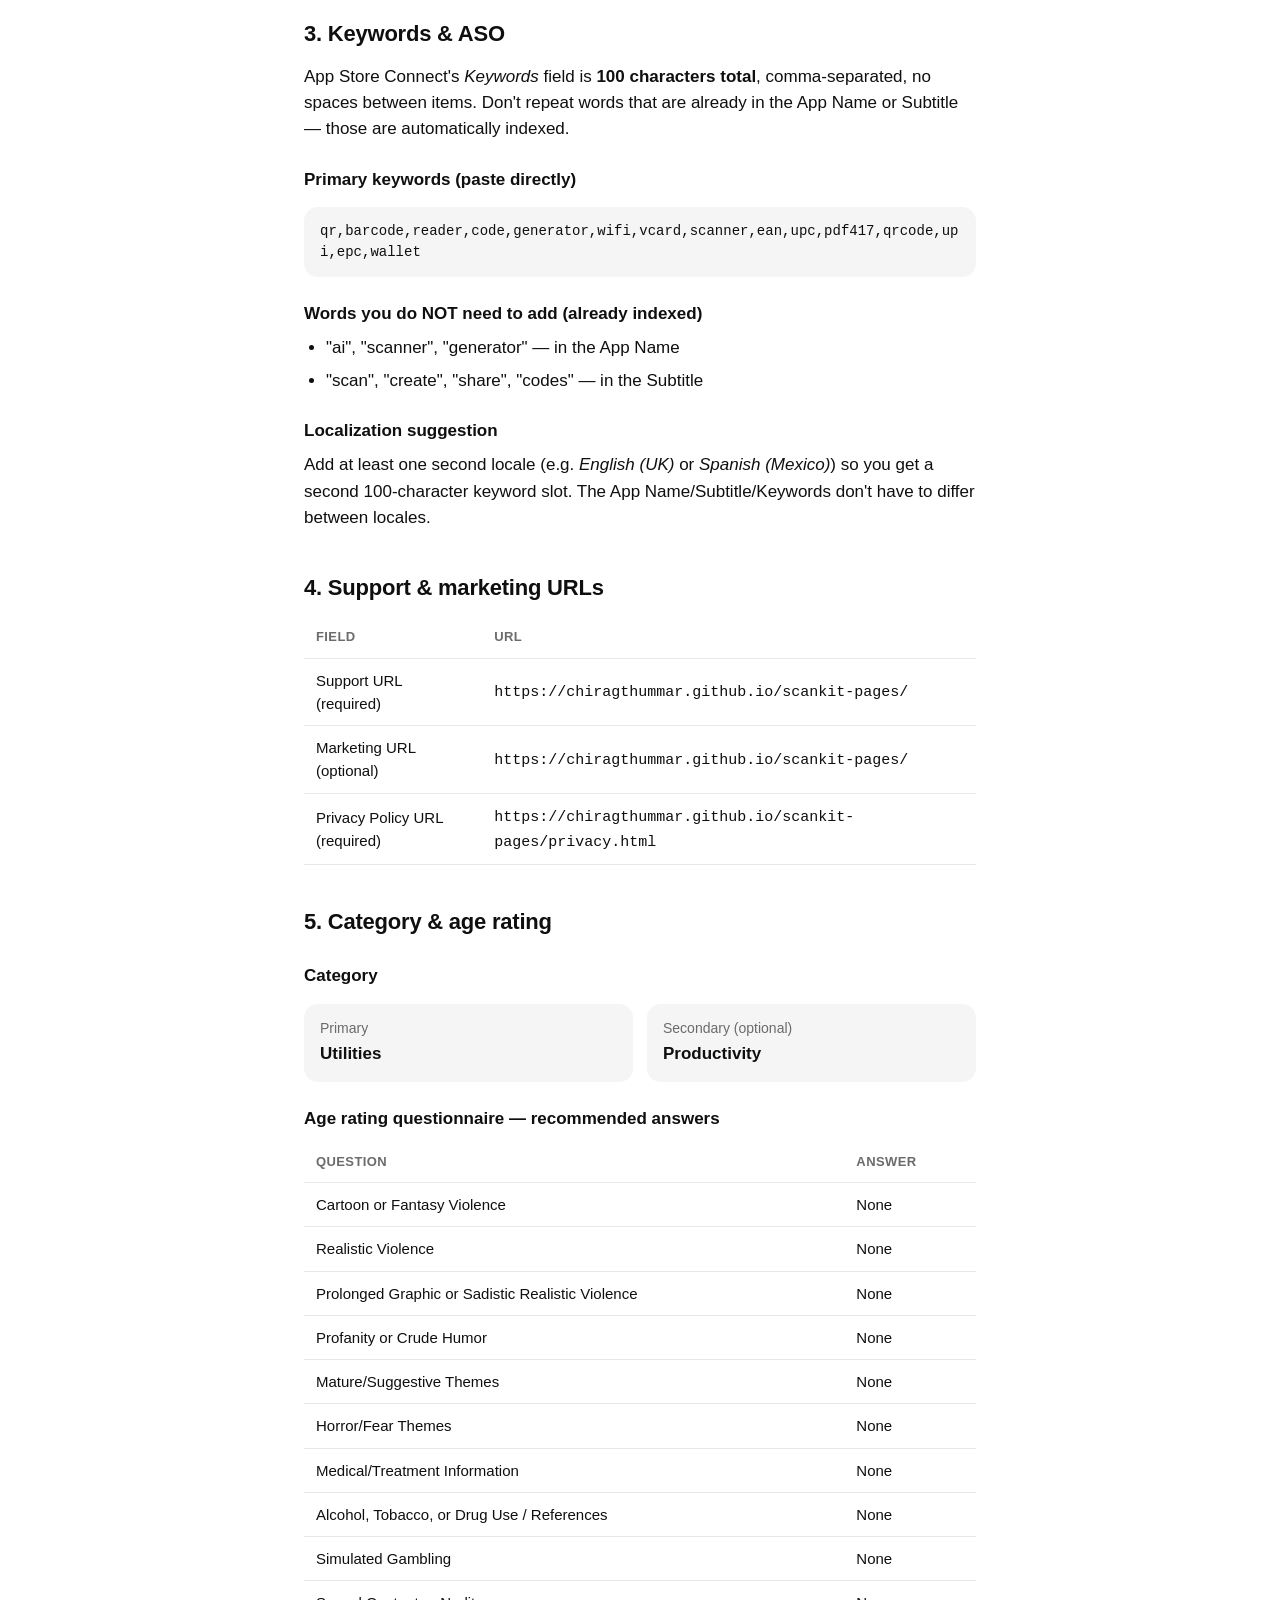
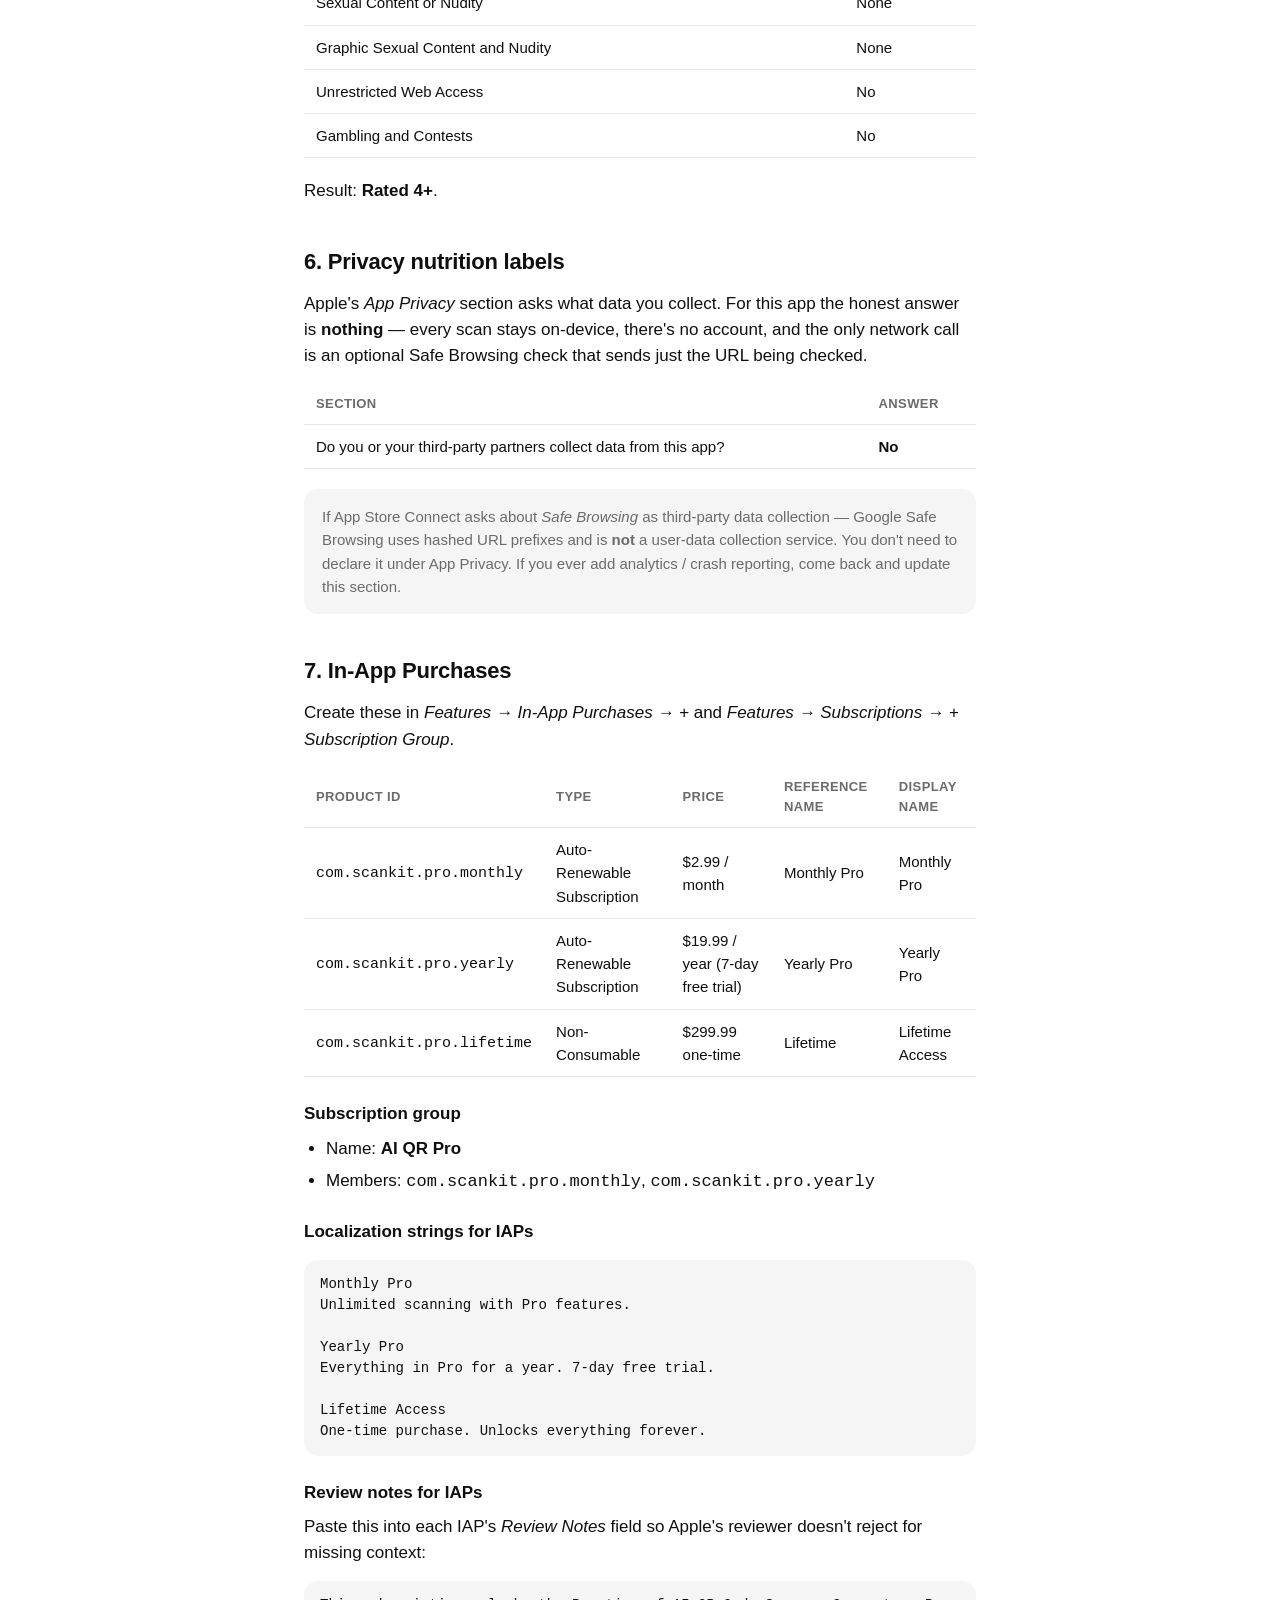
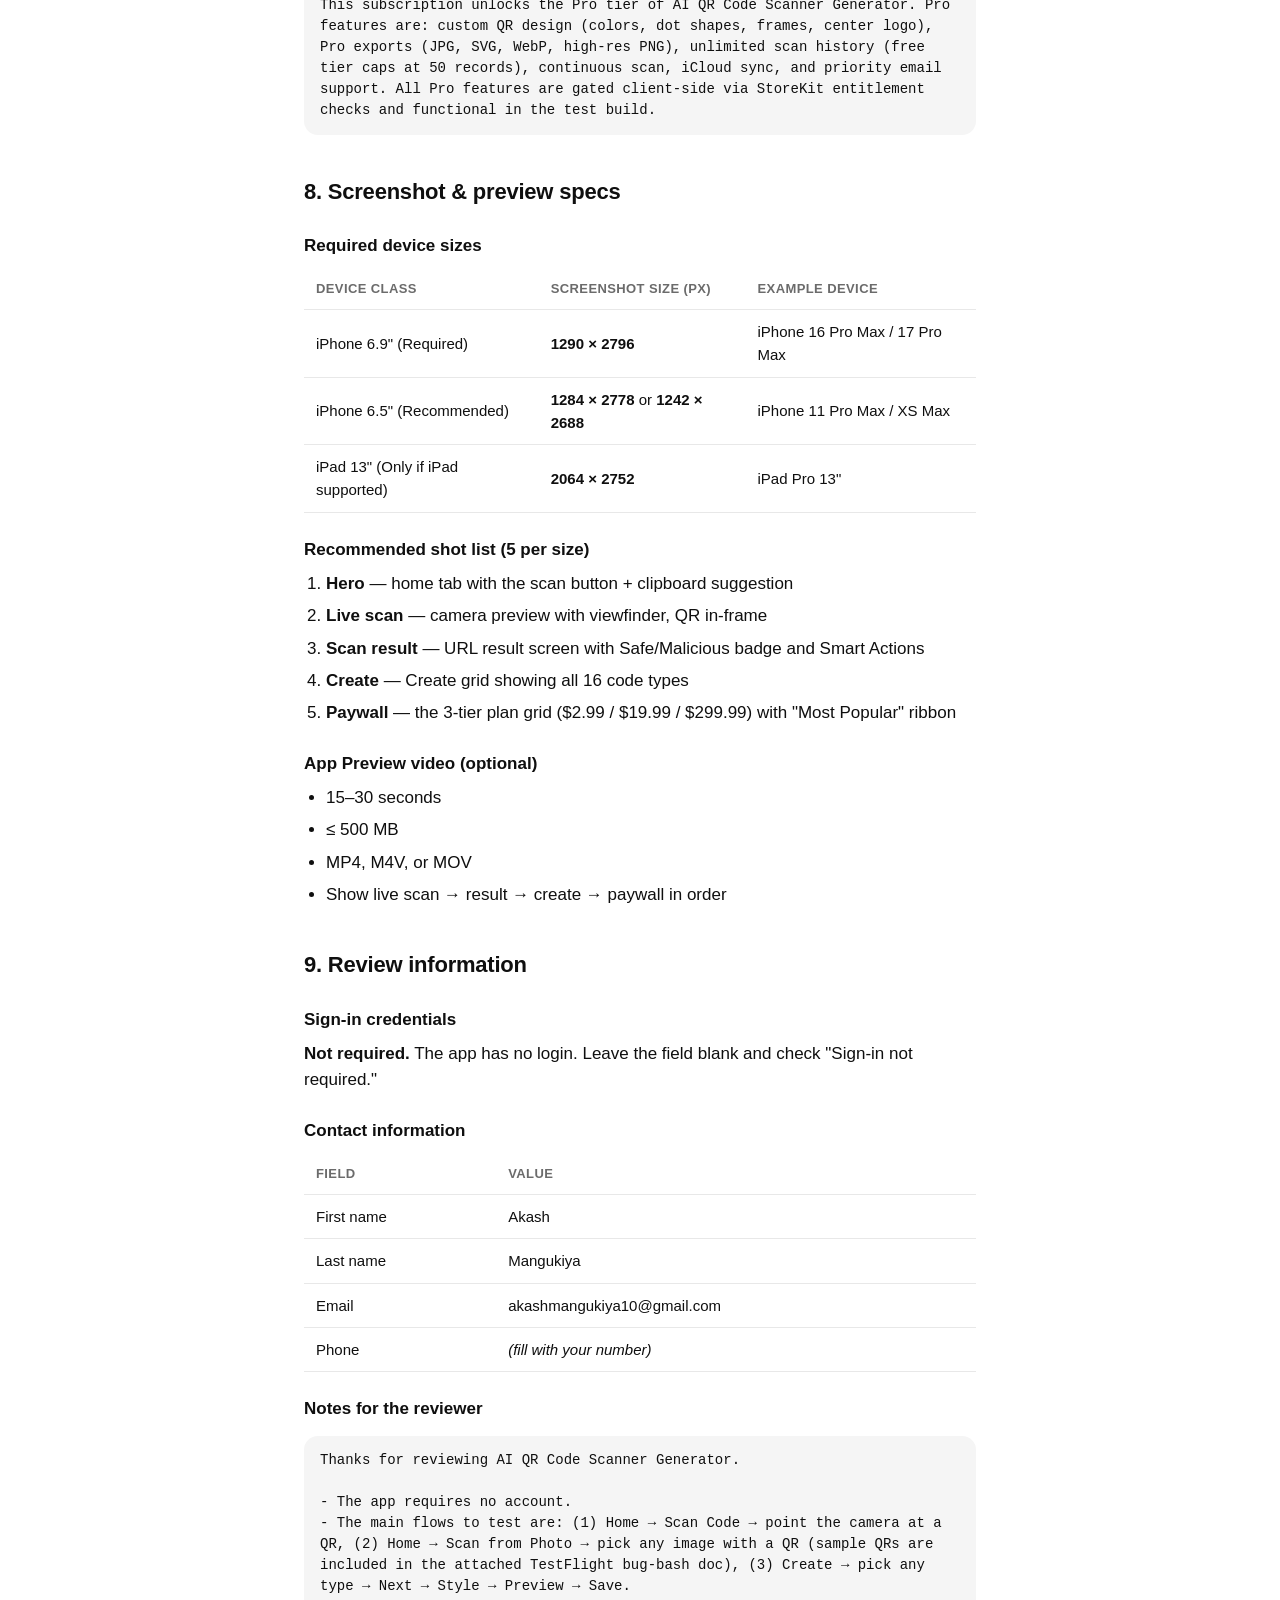
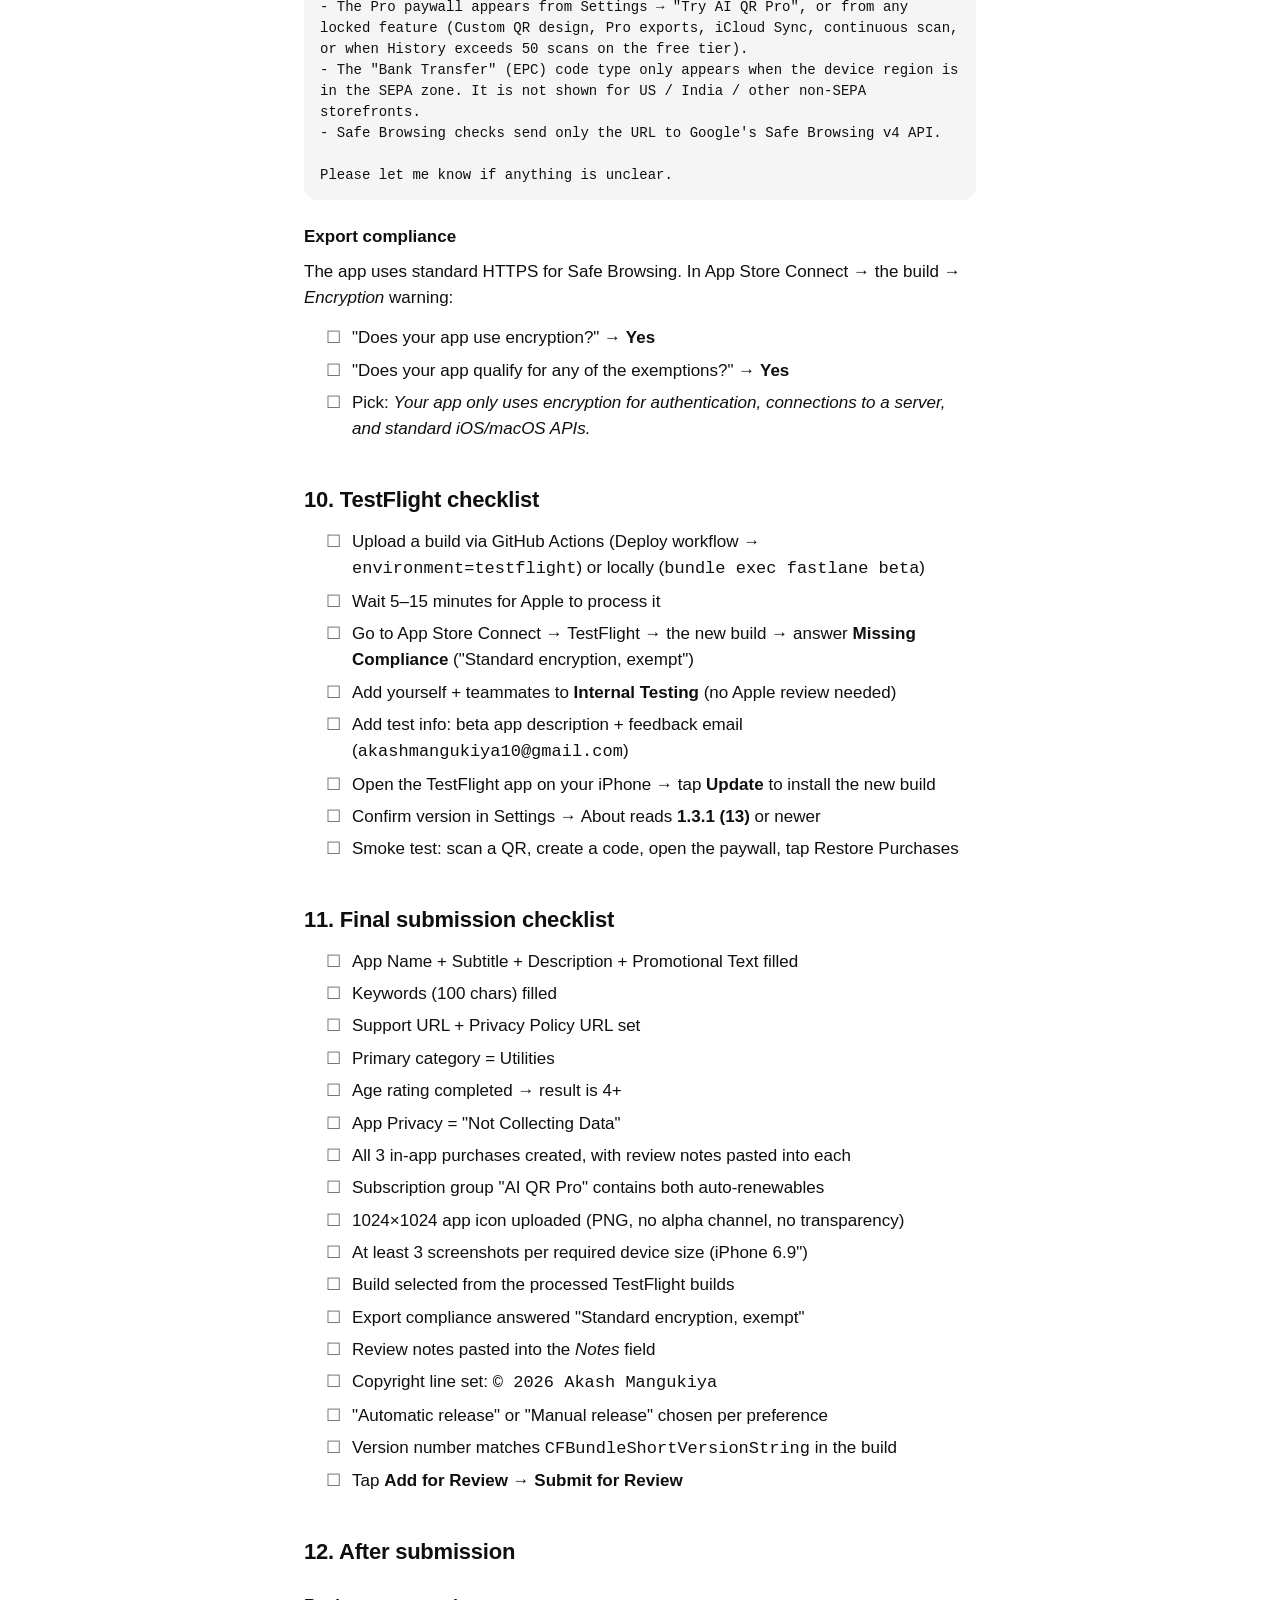
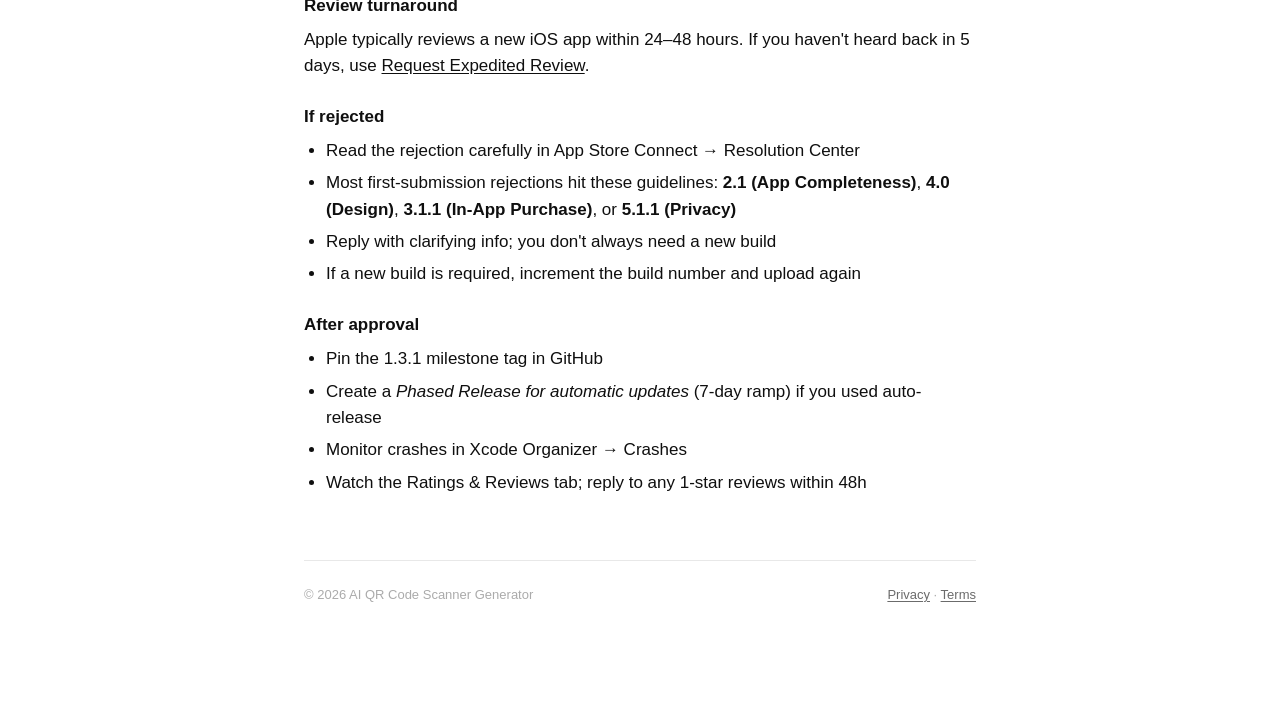
==== commit 4e3ae462: "app-store-guide: refresh URLs + version refs for v1.3.1 - Support/Marketing/Privacy URLs now point a" ====
--- a/app-store-guide.html
+++ b/app-store-guide.html
@@ -93,7 +93,7 @@
     <div class="card"><div class="title">Bundle ID</div><div class="value">com.ai.qr.scanner.app</div></div>
     <div class="card"><div class="title">SKU</div><div class="value">aiqrscanner-ios-001</div></div>
     <div class="card"><div class="title">Primary Language</div><div class="value">English (U.S.)</div></div>
-    <div class="card"><div class="title">Initial Version</div><div class="value">1.2.0 (or current)</div></div>
+    <div class="card"><div class="title">Initial Version</div><div class="value">1.3.1 (or current)</div></div>
   </div>
 
   <div class="callout">
@@ -170,8 +170,8 @@
 • VoiceOver and Dynamic Type throughout
 • Dark mode, haptics, and the camera flash all work exactly how you'd expect
 
-Privacy policy: https://scankit-pages.github.io/privacy.html
-Terms of service: https://scankit-pages.github.io/terms.html
+Privacy policy: https://chiragthummar.github.io/scankit-pages/privacy.html
+Terms of service: https://chiragthummar.github.io/scankit-pages/terms.html
 Support: akashmangukiya10@gmail.com</pre>
 
   <div class="callout">
@@ -200,9 +200,9 @@
   <h2 id="urls">4. Support &amp; marketing URLs</h2>
   <table>
     <tr><th>Field</th><th>URL</th></tr>
-    <tr><td>Support URL (required)</td><td><code>https://scankit-pages.github.io/</code></td></tr>
-    <tr><td>Marketing URL (optional)</td><td><code>https://scankit-pages.github.io/</code></td></tr>
-    <tr><td>Privacy Policy URL (required)</td><td><code>https://scankit-pages.github.io/privacy.html</code></td></tr>
+    <tr><td>Support URL (required)</td><td><code>https://chiragthummar.github.io/scankit-pages/</code></td></tr>
+    <tr><td>Marketing URL (optional)</td><td><code>https://chiragthummar.github.io/scankit-pages/</code></td></tr>
+    <tr><td>Privacy Policy URL (required)</td><td><code>https://chiragthummar.github.io/scankit-pages/privacy.html</code></td></tr>
   </table>
 
   <!-- 5 — CATEGORY -->
@@ -352,7 +352,7 @@
     <li>Add yourself + teammates to <strong>Internal Testing</strong> (no Apple review needed)</li>
     <li>Add test info: beta app description + feedback email (<code>akashmangukiya10@gmail.com</code>)</li>
     <li>Open the TestFlight app on your iPhone → tap <strong>Update</strong> to install the new build</li>
-    <li>Confirm version in Settings → About reads <strong>1.2.0 (11)</strong> or newer</li>
+    <li>Confirm version in Settings → About reads <strong>1.3.1 (13)</strong> or newer</li>
     <li>Smoke test: scan a QR, create a code, open the paywall, tap Restore Purchases</li>
   </ul>
 
@@ -393,7 +393,7 @@
 
   <h3>After approval</h3>
   <ul>
-    <li>Pin the 1.2.0 milestone tag in GitHub</li>
+    <li>Pin the 1.3.1 milestone tag in GitHub</li>
     <li>Create a <em>Phased Release for automatic updates</em> (7-day ramp) if you used auto-release</li>
     <li>Monitor crashes in Xcode Organizer → Crashes</li>
     <li>Watch the Ratings &amp; Reviews tab; reply to any 1-star reviews within 48h</li>
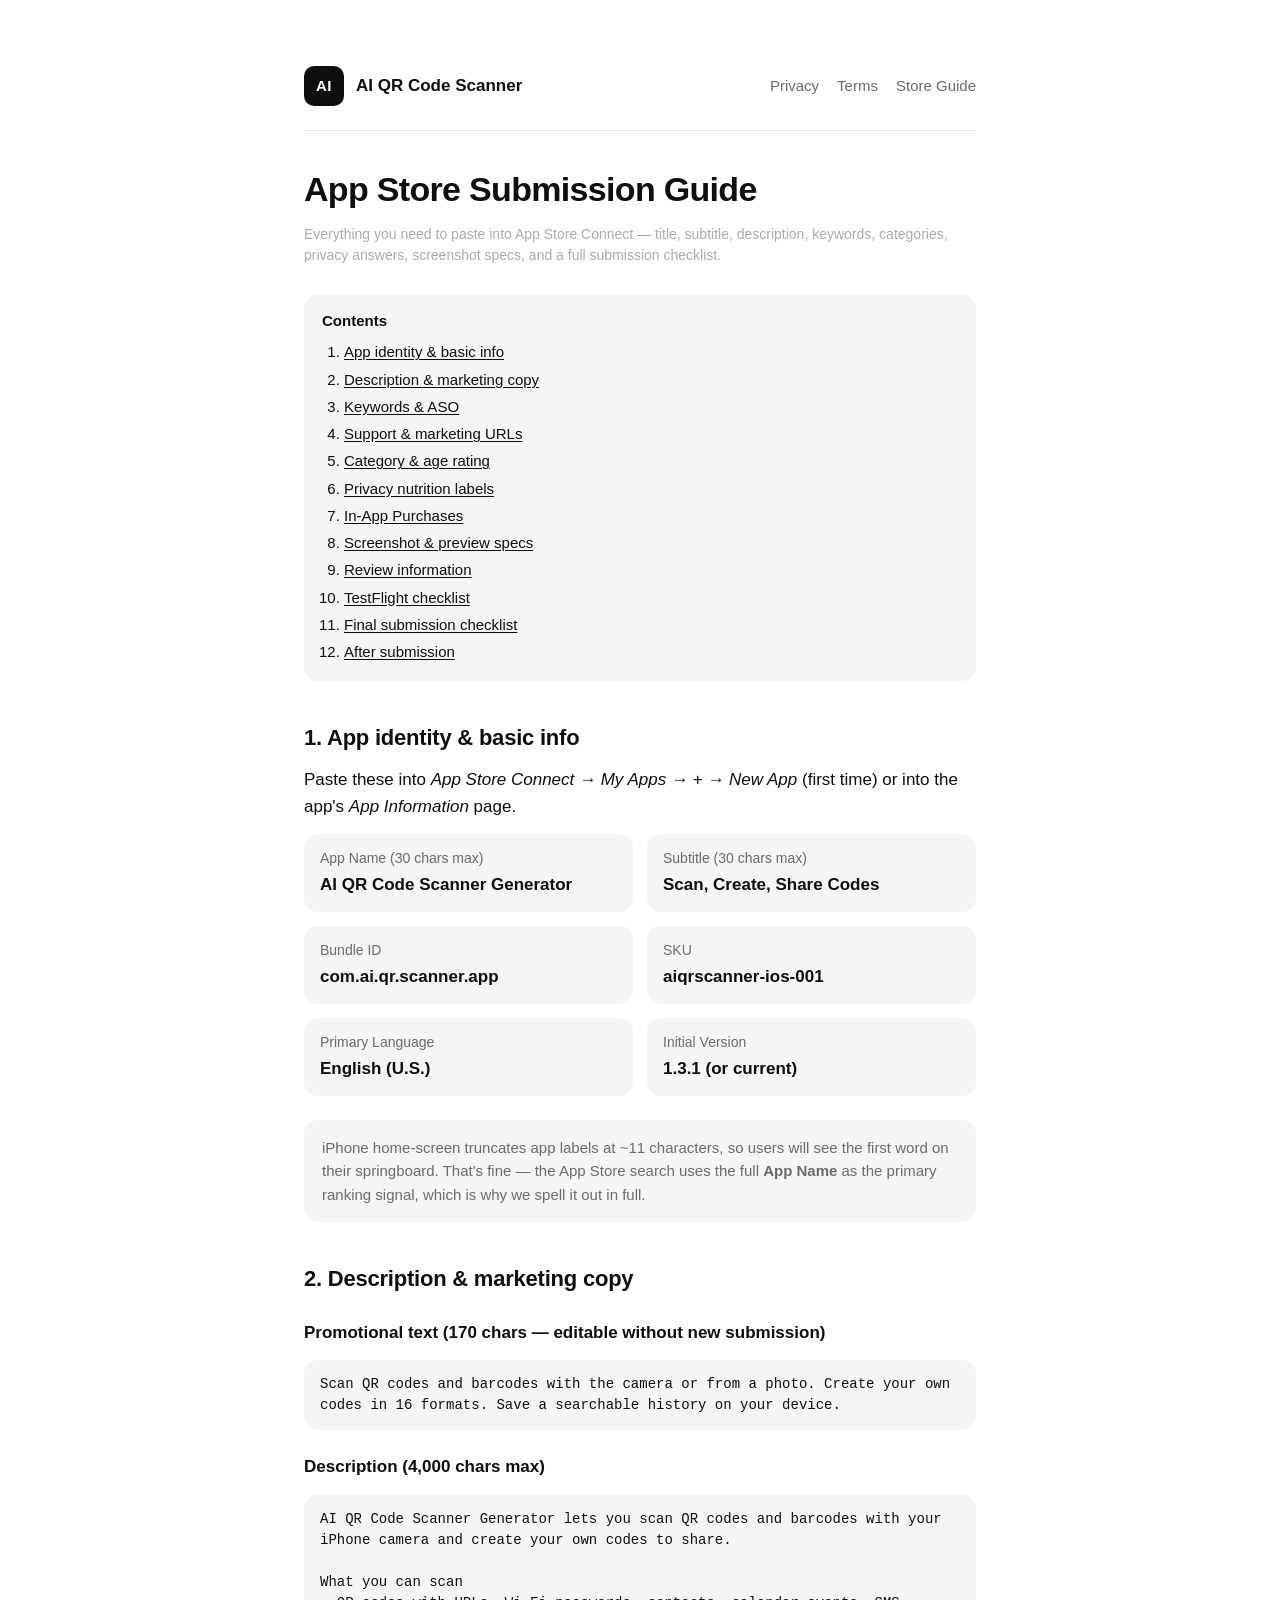
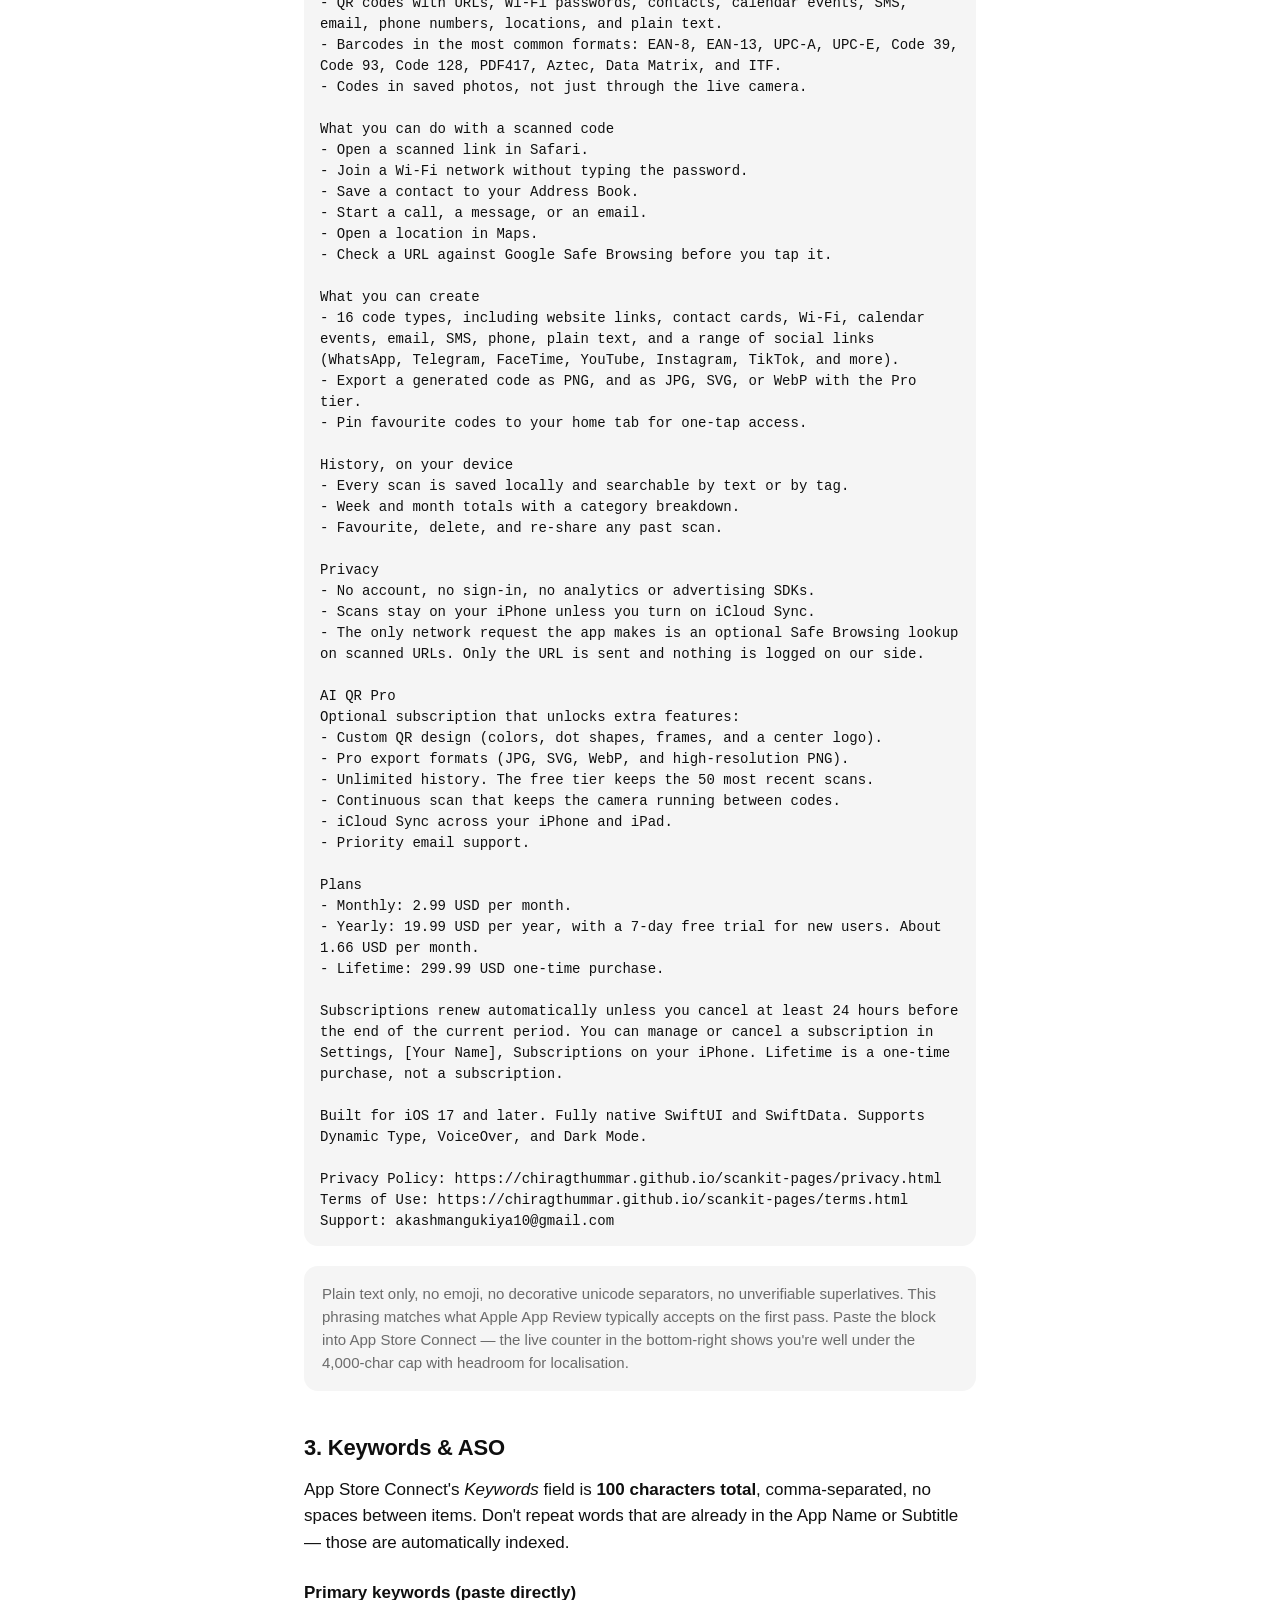
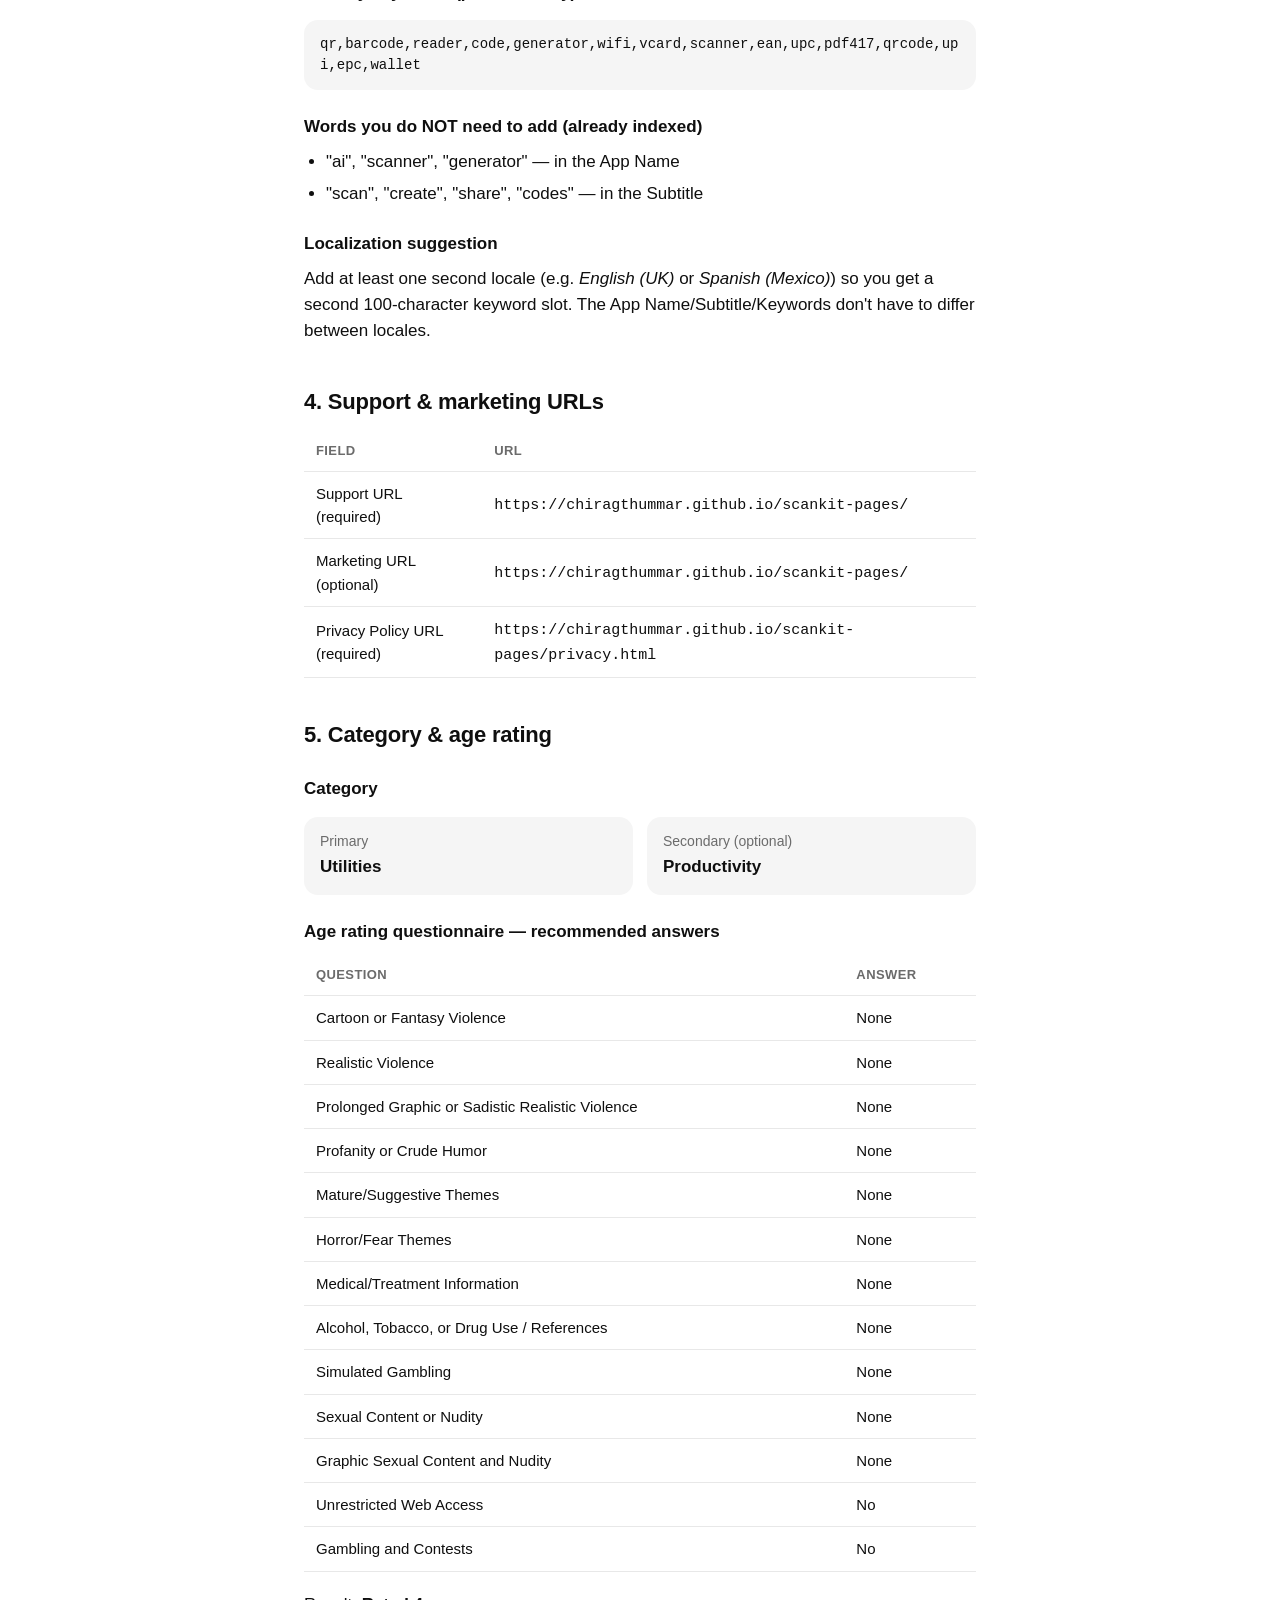
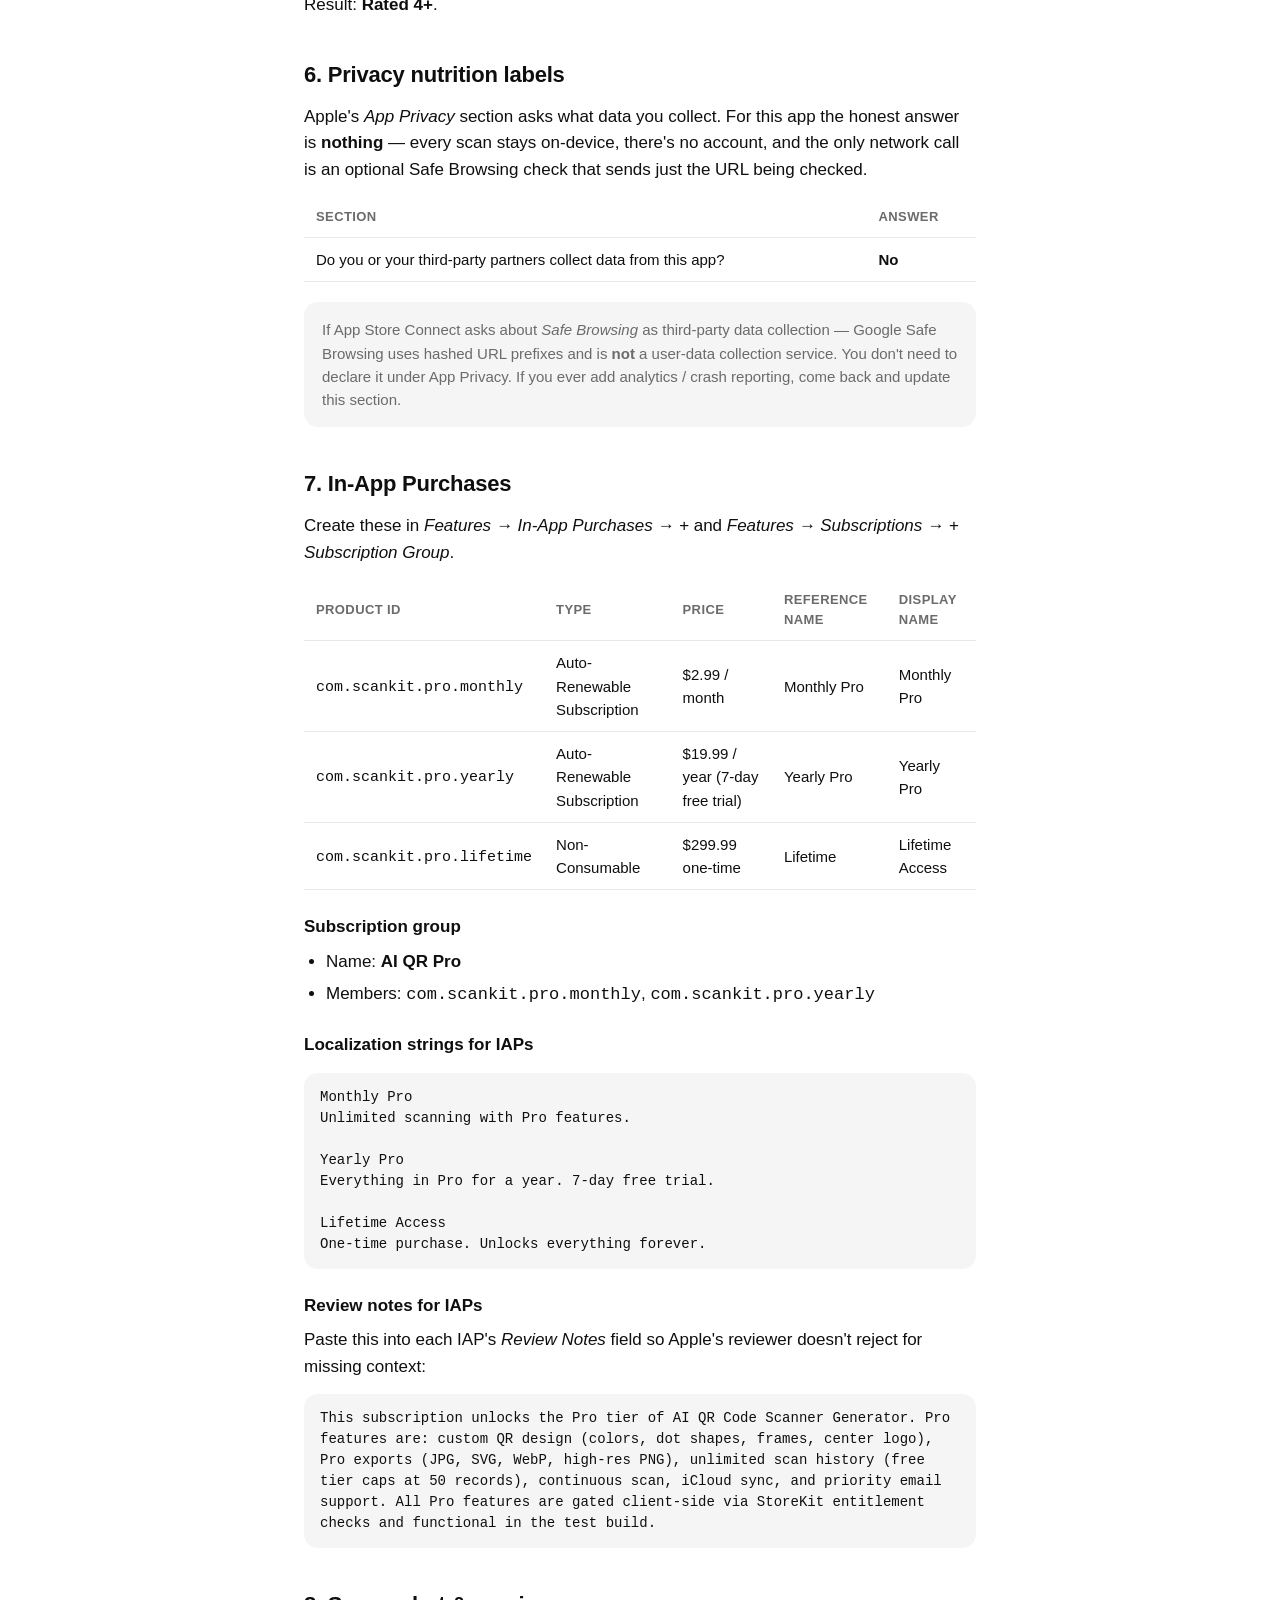
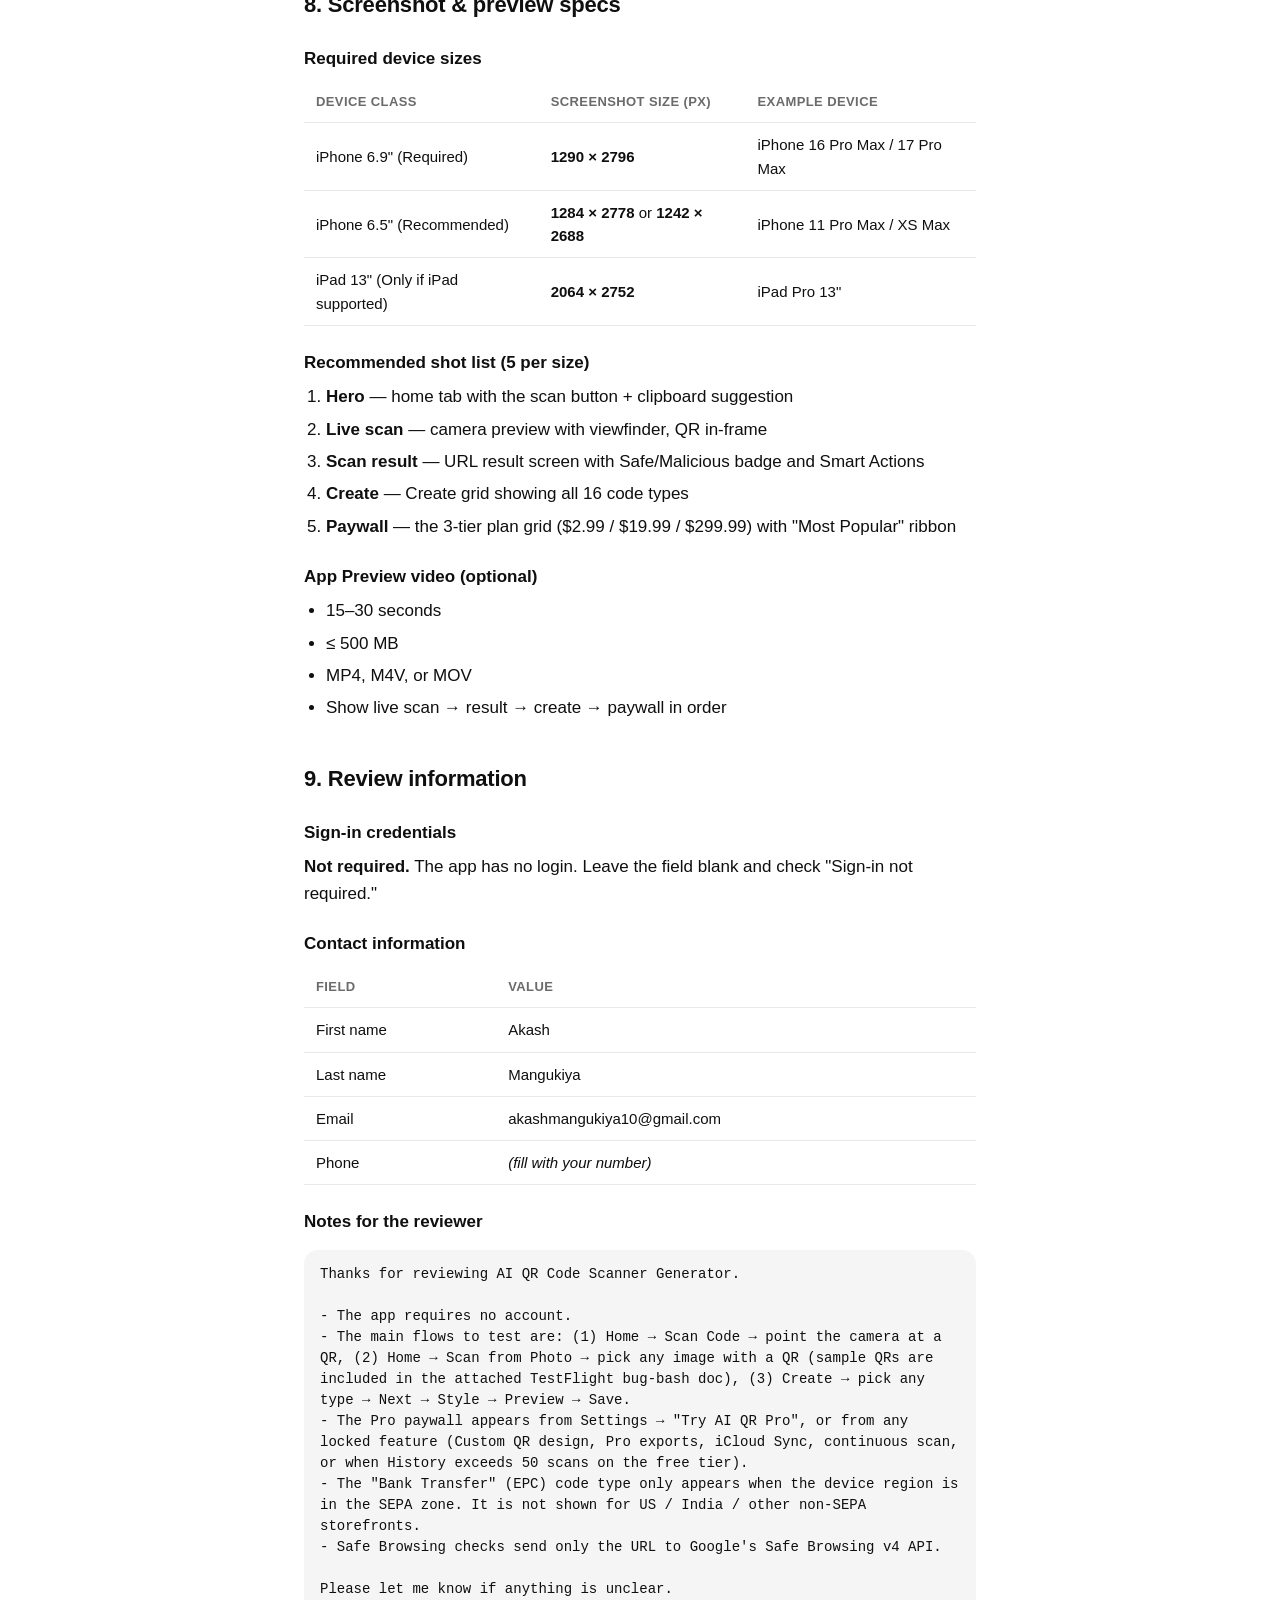
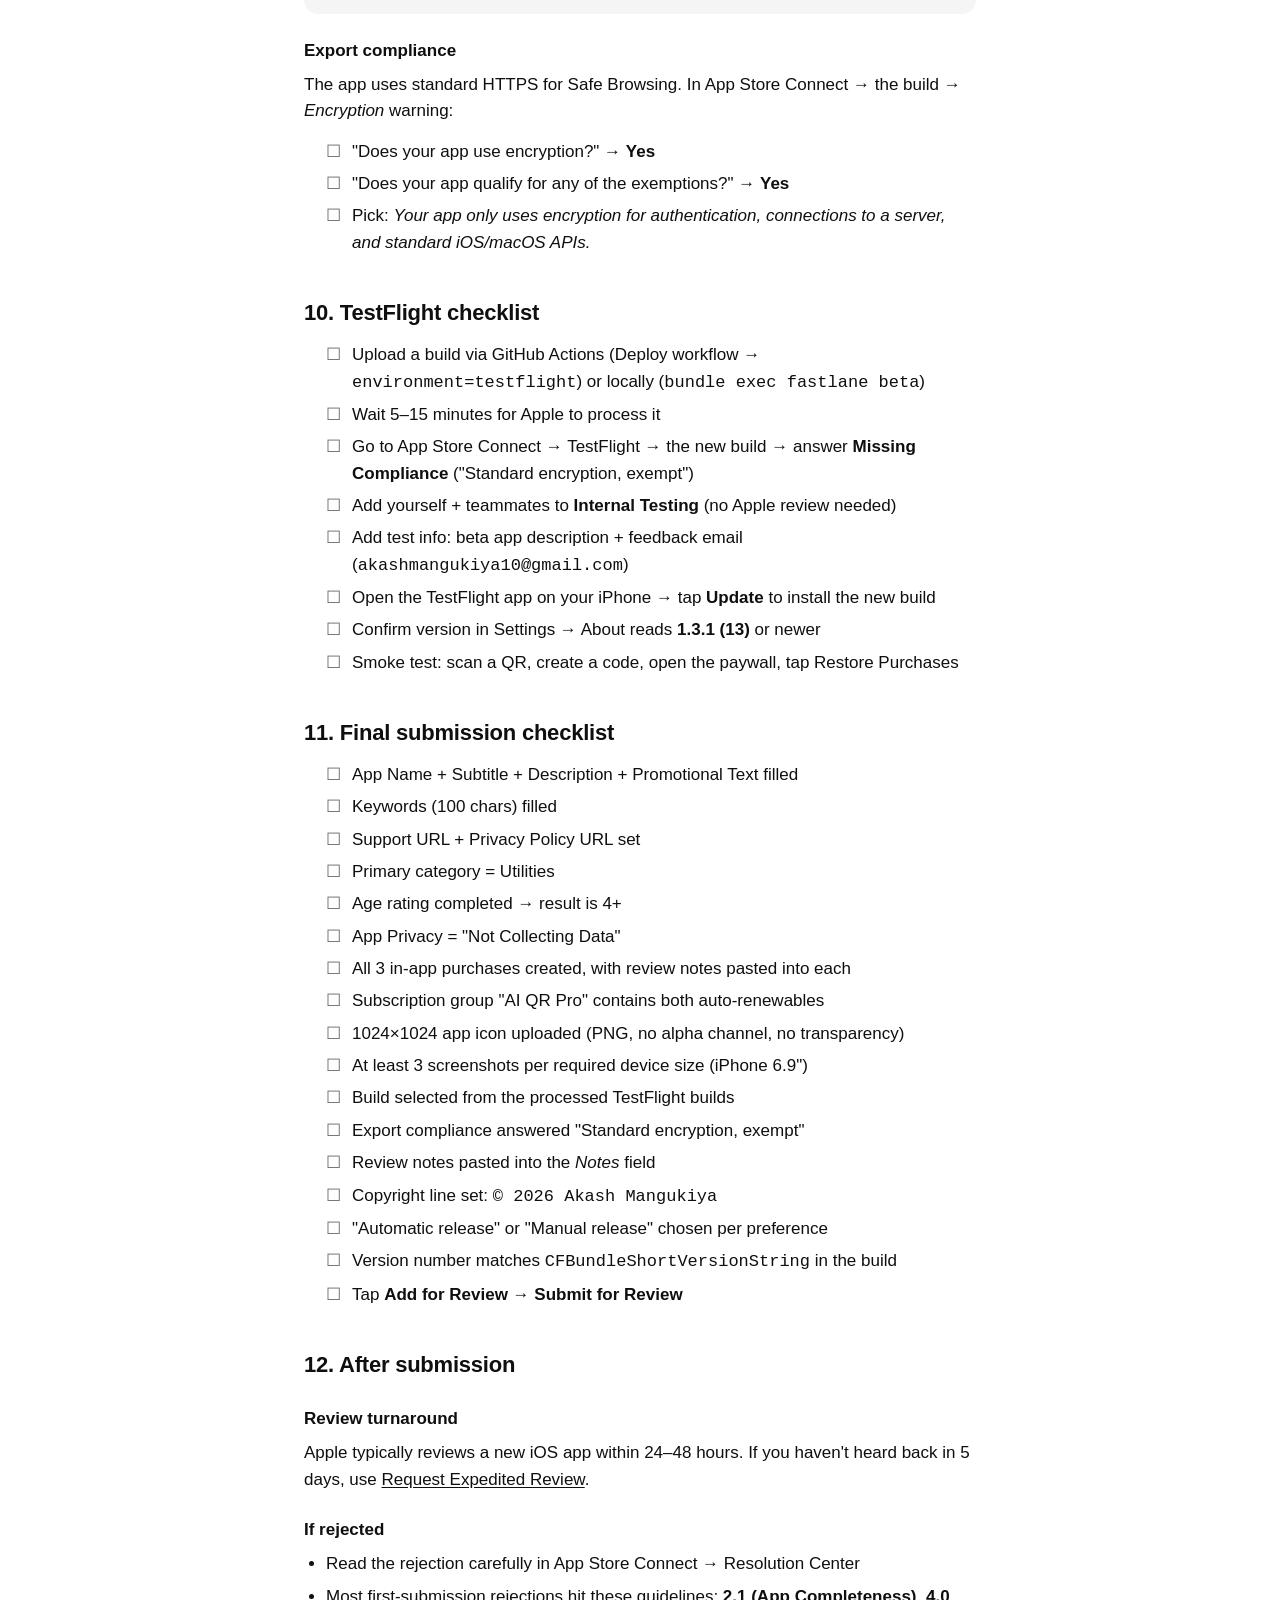
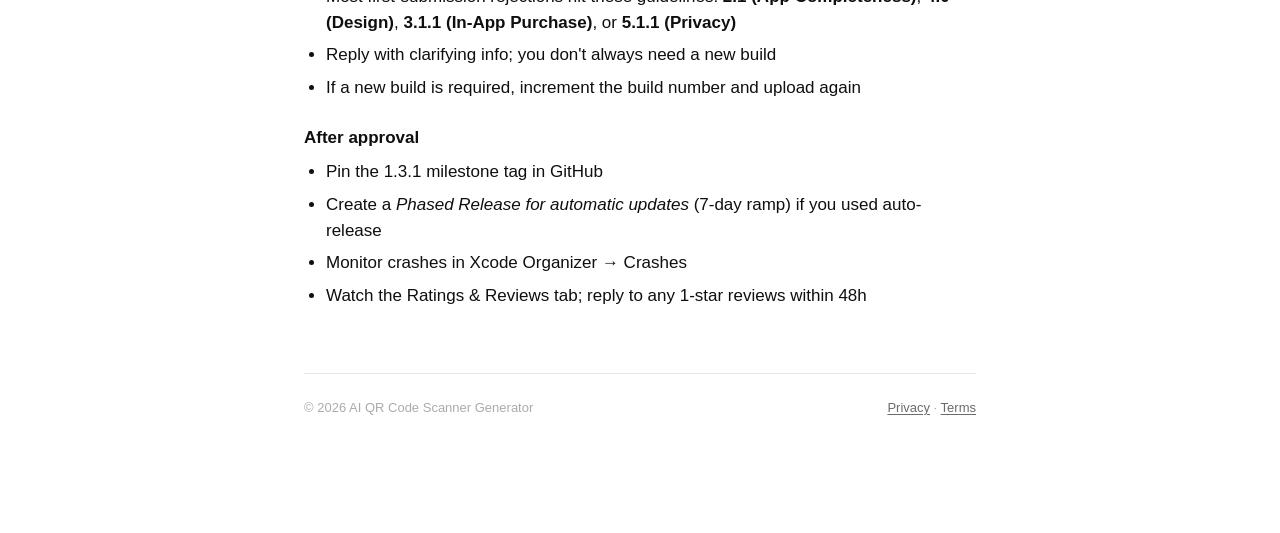
==== commit 8a591bee: "app-store-guide: plain-text description safer for App Review Replaces the emoji-heavy, superlative-l" ====
--- a/app-store-guide.html
+++ b/app-store-guide.html
@@ -107,77 +107,67 @@
   <h2 id="description">2. Description &amp; marketing copy</h2>
 
   <h3>Promotional text (170 chars — editable without new submission)</h3>
-  <pre class="copy">New: 3-tier Pro pricing, custom QR design, unlimited history. Scan any QR or barcode instantly — create your own in 16 formats. 100% private, no accounts.</pre>
+  <pre class="copy">Scan QR codes and barcodes with the camera or from a photo. Create your own codes in 16 formats. Save a searchable history on your device.</pre>
 
   <h3>Description (4,000 chars max)</h3>
-  <pre class="copy">AI QR Code Scanner Generator is the fastest, most private way to scan QR codes and barcodes on iPhone — with a built-in generator for creating your own codes in 16 formats.
-
-━━━━━━━━━━━━━━━━━━━━━
-SCAN ANYTHING, INSTANTLY
-━━━━━━━━━━━━━━━━━━━━━
-• QR codes — URLs, Wi-Fi, contacts, calendar events, SMS, email, phone, location, plain text
-• Barcodes — EAN-8/13, UPC-A/E, Code 39/93/128, PDF417, Aztec, Data Matrix, ITF
-• Scan from your camera in real time, or pick an image from your library
-• Smart actions — open in Safari, join Wi-Fi, add contact, compose message, open Maps
-• Safe Browsing check on every URL, so you're warned about phishing links
-
-━━━━━━━━━━━━━━━━━━━━━
-CREATE YOUR OWN CODES
-━━━━━━━━━━━━━━━━━━━━━
-• 16 code types — Website, Contact, Wi-Fi, Location, Calendar Event, Email, SMS, Phone, Plain Text, Barcode, WhatsApp, FaceTime, Telegram, YouTube, Instagram, TikTok, and more
-• Custom QR design (Pro) — colors, dot shapes, frames, and a center logo
-• Export as PNG, JPG, SVG or WebP
-• Pin favourites to your home screen as one-tap shortcuts
-
-━━━━━━━━━━━━━━━━━━━━━
-SEARCHABLE HISTORY
-━━━━━━━━━━━━━━━━━━━━━
-• Every scan saved on-device, searchable by content or user tag
-• Week and month analytics dashboard with a category donut chart
-• Favourites, swipe-to-delete, and one-tap re-share
-
-━━━━━━━━━━━━━━━━━━━━━
-PRIVACY BY DESIGN
-━━━━━━━━━━━━━━━━━━━━━
-• No account. No analytics. No advertising SDKs.
-• Every scan stays on your device
-• Optional iCloud Sync replicates only to your own iCloud (Pro)
-• We don't see your scans. There's no server that knows you exist.
-
-━━━━━━━━━━━━━━━━━━━━━
-AI QR PRO
-━━━━━━━━━━━━━━━━━━━━━
-Unlock all features with AI QR Pro:
-• Custom QR design (colors, shapes, frames, logos)
-• Pro exports (JPG, SVG, WebP, high-res PNG)
-• Unlimited history (free tier keeps the latest 50 scans)
-• Continuous scan — keep decoding without dismissing
-• iCloud Sync across your iPhone and iPad
-• Priority email support
-
-Plans:
-• Monthly — $2.99 / month
-• Yearly — $19.99 / year (best value, ~$1.66 / month)
-• Lifetime — $299.99 one-time purchase
-
-Subscriptions renew automatically unless cancelled 24 hours before the end of the current period. Manage them in Settings → [Your Name] → Subscriptions. Lifetime is a one-time purchase, not a subscription.
-
-━━━━━━━━━━━━━━━━━━━━━
-BUILT FOR iOS 17+
-━━━━━━━━━━━━━━━━━━━━━
-• SwiftUI + SwiftData
-• Fully native, no web views
-• VoiceOver and Dynamic Type throughout
-• Dark mode, haptics, and the camera flash all work exactly how you'd expect
-
-Privacy policy: https://chiragthummar.github.io/scankit-pages/privacy.html
-Terms of service: https://chiragthummar.github.io/scankit-pages/terms.html
+  <pre class="copy">AI QR Code Scanner Generator lets you scan QR codes and barcodes with your iPhone camera and create your own codes to share.
+
+What you can scan
+- QR codes with URLs, Wi-Fi passwords, contacts, calendar events, SMS, email, phone numbers, locations, and plain text.
+- Barcodes in the most common formats: EAN-8, EAN-13, UPC-A, UPC-E, Code 39, Code 93, Code 128, PDF417, Aztec, Data Matrix, and ITF.
+- Codes in saved photos, not just through the live camera.
+
+What you can do with a scanned code
+- Open a scanned link in Safari.
+- Join a Wi-Fi network without typing the password.
+- Save a contact to your Address Book.
+- Start a call, a message, or an email.
+- Open a location in Maps.
+- Check a URL against Google Safe Browsing before you tap it.
+
+What you can create
+- 16 code types, including website links, contact cards, Wi-Fi, calendar events, email, SMS, phone, plain text, and a range of social links (WhatsApp, Telegram, FaceTime, YouTube, Instagram, TikTok, and more).
+- Export a generated code as PNG, and as JPG, SVG, or WebP with the Pro tier.
+- Pin favourite codes to your home tab for one-tap access.
+
+History, on your device
+- Every scan is saved locally and searchable by text or by tag.
+- Week and month totals with a category breakdown.
+- Favourite, delete, and re-share any past scan.
+
+Privacy
+- No account, no sign-in, no analytics or advertising SDKs.
+- Scans stay on your iPhone unless you turn on iCloud Sync.
+- The only network request the app makes is an optional Safe Browsing lookup on scanned URLs. Only the URL is sent and nothing is logged on our side.
+
+AI QR Pro
+Optional subscription that unlocks extra features:
+- Custom QR design (colors, dot shapes, frames, and a center logo).
+- Pro export formats (JPG, SVG, WebP, and high-resolution PNG).
+- Unlimited history. The free tier keeps the 50 most recent scans.
+- Continuous scan that keeps the camera running between codes.
+- iCloud Sync across your iPhone and iPad.
+- Priority email support.
+
+Plans
+- Monthly: 2.99 USD per month.
+- Yearly: 19.99 USD per year, with a 7-day free trial for new users. About 1.66 USD per month.
+- Lifetime: 299.99 USD one-time purchase.
+
+Subscriptions renew automatically unless you cancel at least 24 hours before the end of the current period. You can manage or cancel a subscription in Settings, [Your Name], Subscriptions on your iPhone. Lifetime is a one-time purchase, not a subscription.
+
+Built for iOS 17 and later. Fully native SwiftUI and SwiftData. Supports Dynamic Type, VoiceOver, and Dark Mode.
+
+Privacy Policy: https://chiragthummar.github.io/scankit-pages/privacy.html
+Terms of Use: https://chiragthummar.github.io/scankit-pages/terms.html
 Support: akashmangukiya10@gmail.com</pre>
 
   <div class="callout">
-    Character count matters. Paste the block above into App Store Connect
-    and it will show a live counter in the bottom-right of the description
-    field. The copy above is well under the 4,000-char cap with headroom.
+    Plain text only, no emoji, no decorative unicode separators, no
+    unverifiable superlatives. This phrasing matches what Apple App
+    Review typically accepts on the first pass. Paste the block into
+    App Store Connect — the live counter in the bottom-right shows
+    you're well under the 4,000-char cap with headroom for localisation.
   </div>
 
   <!-- 3 — KEYWORDS -->
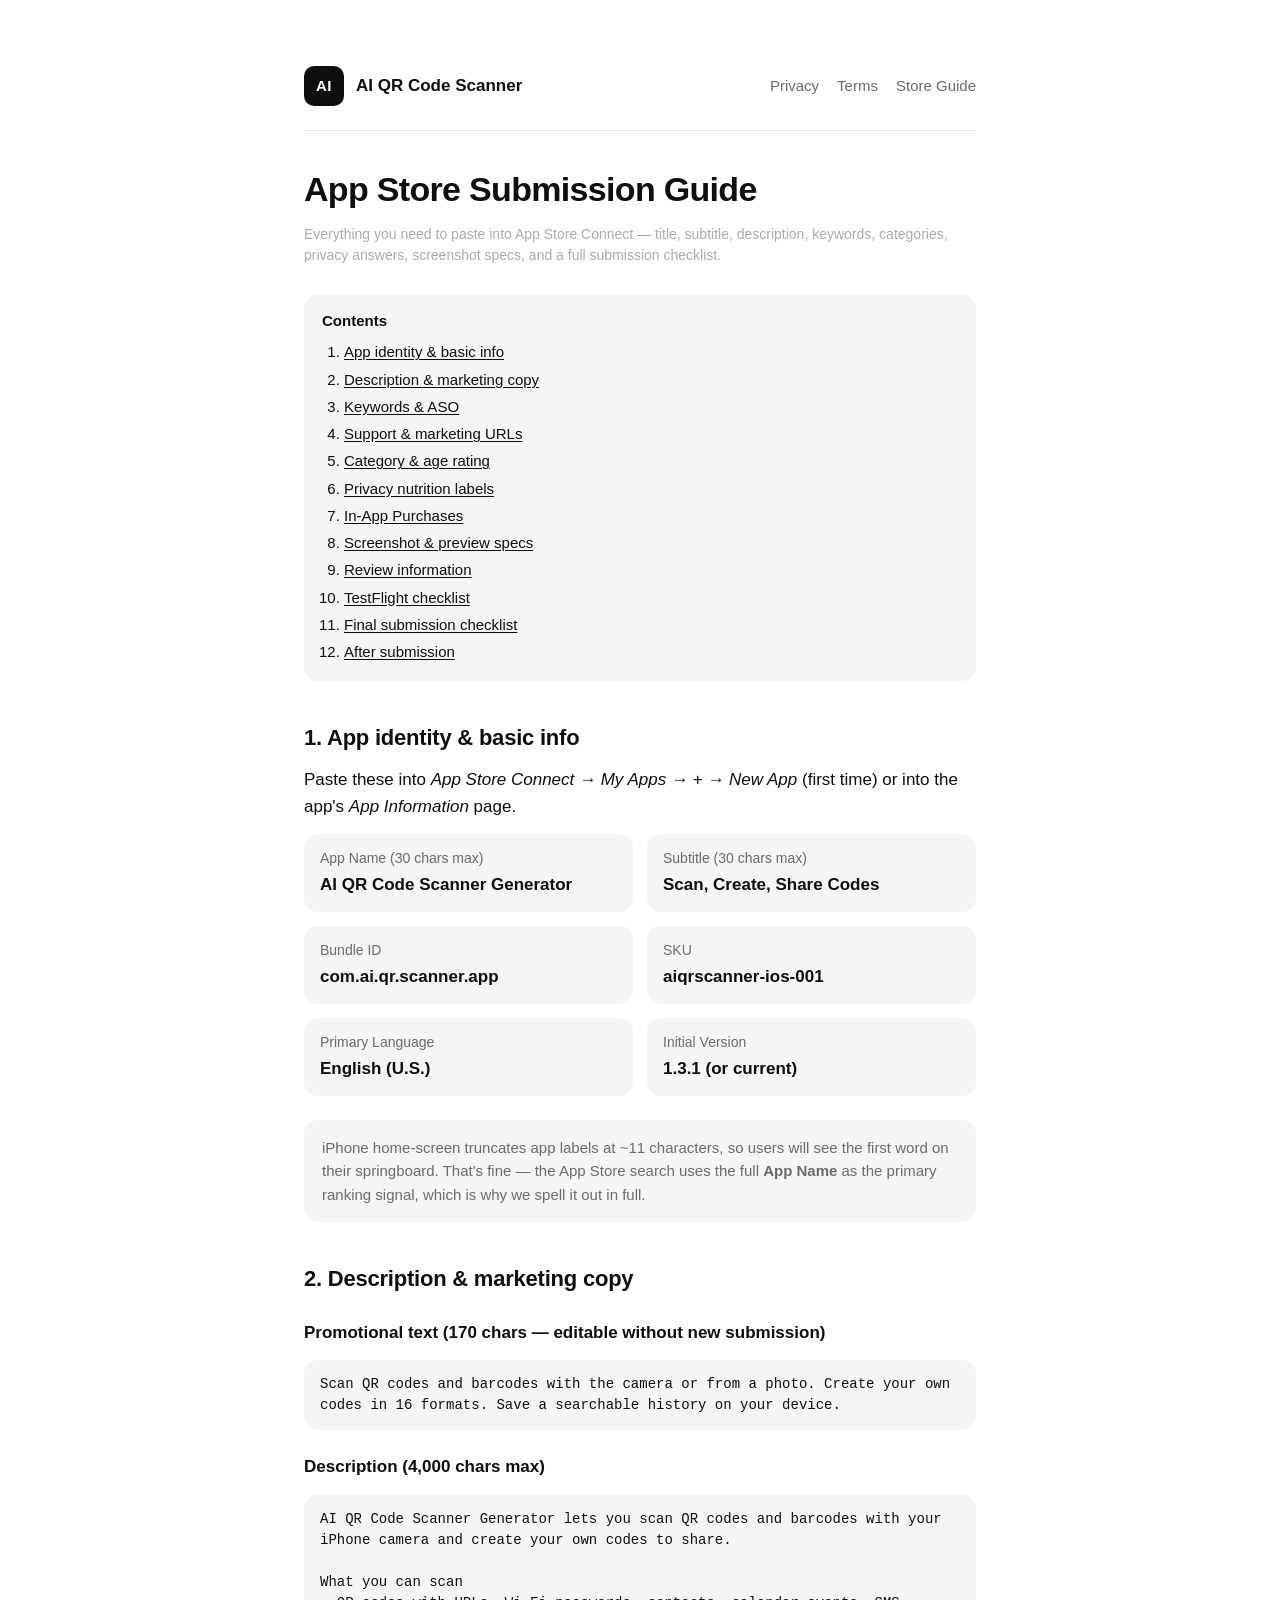
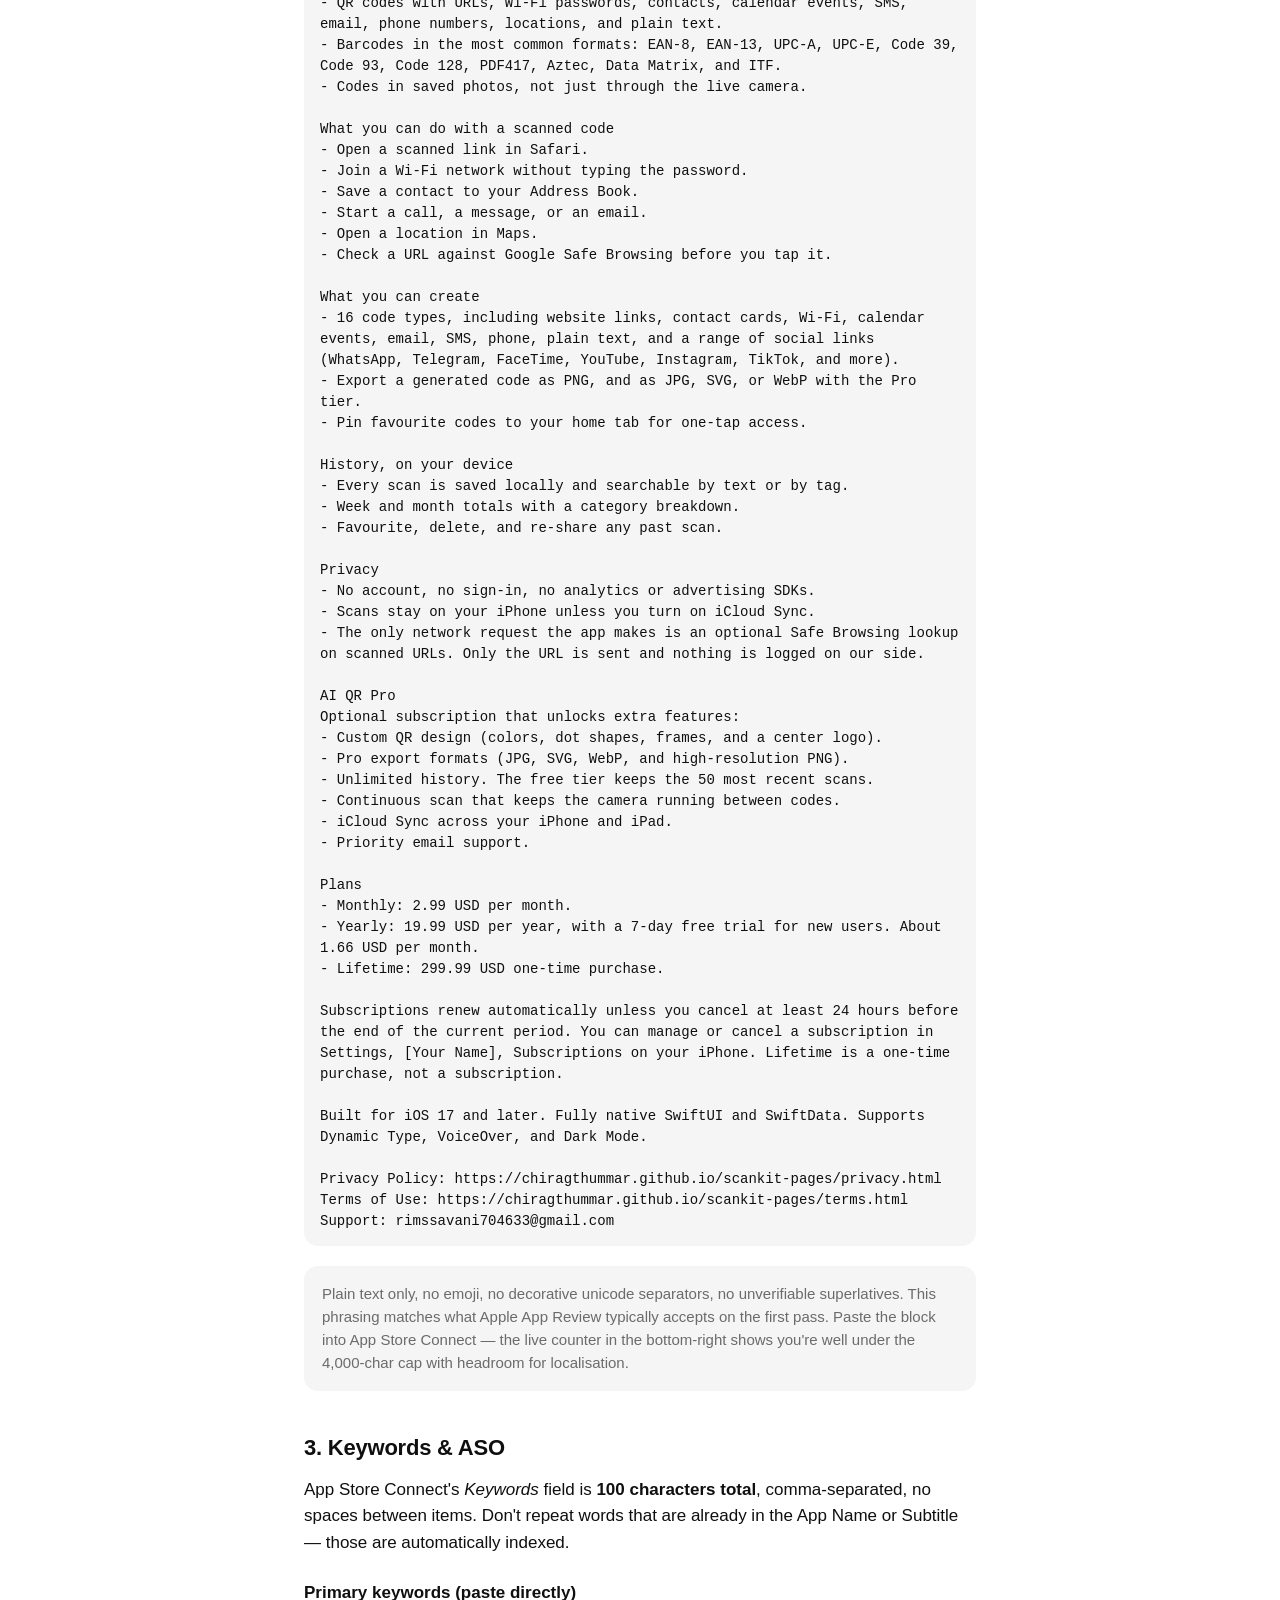
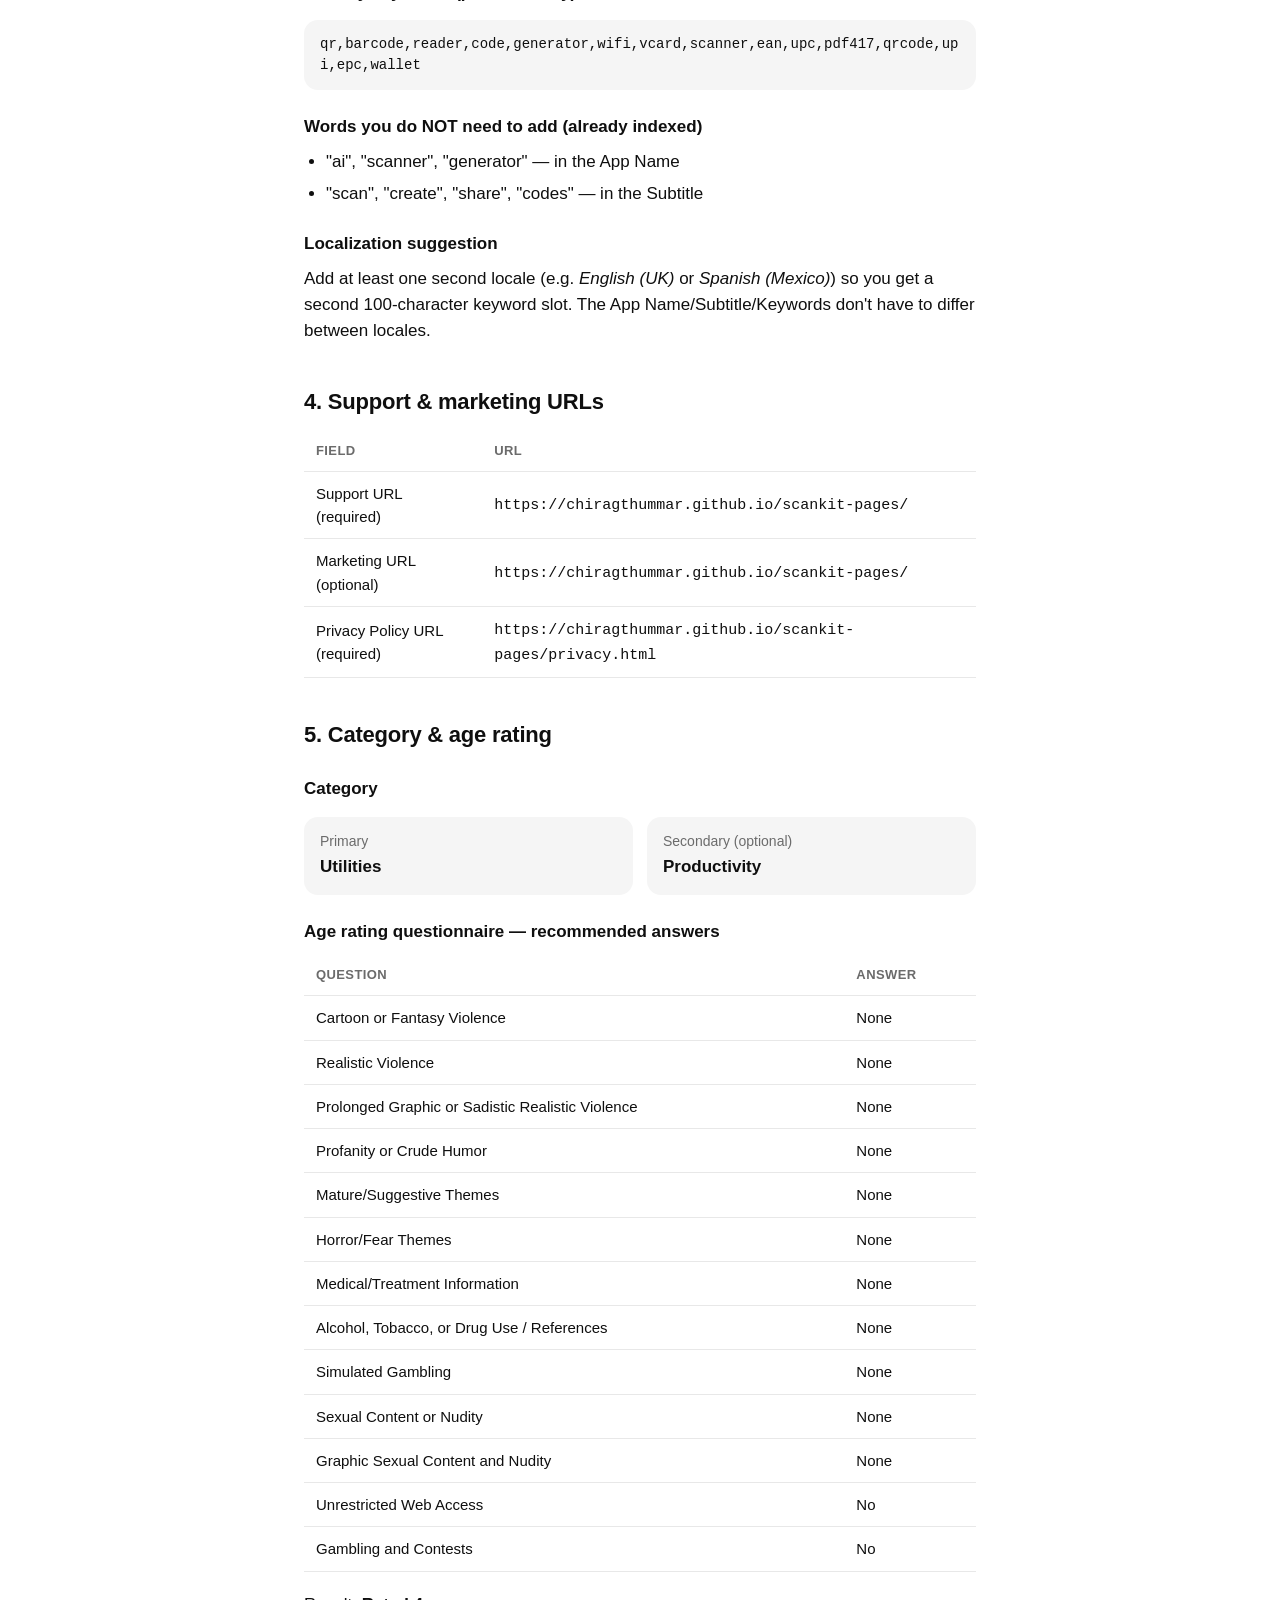
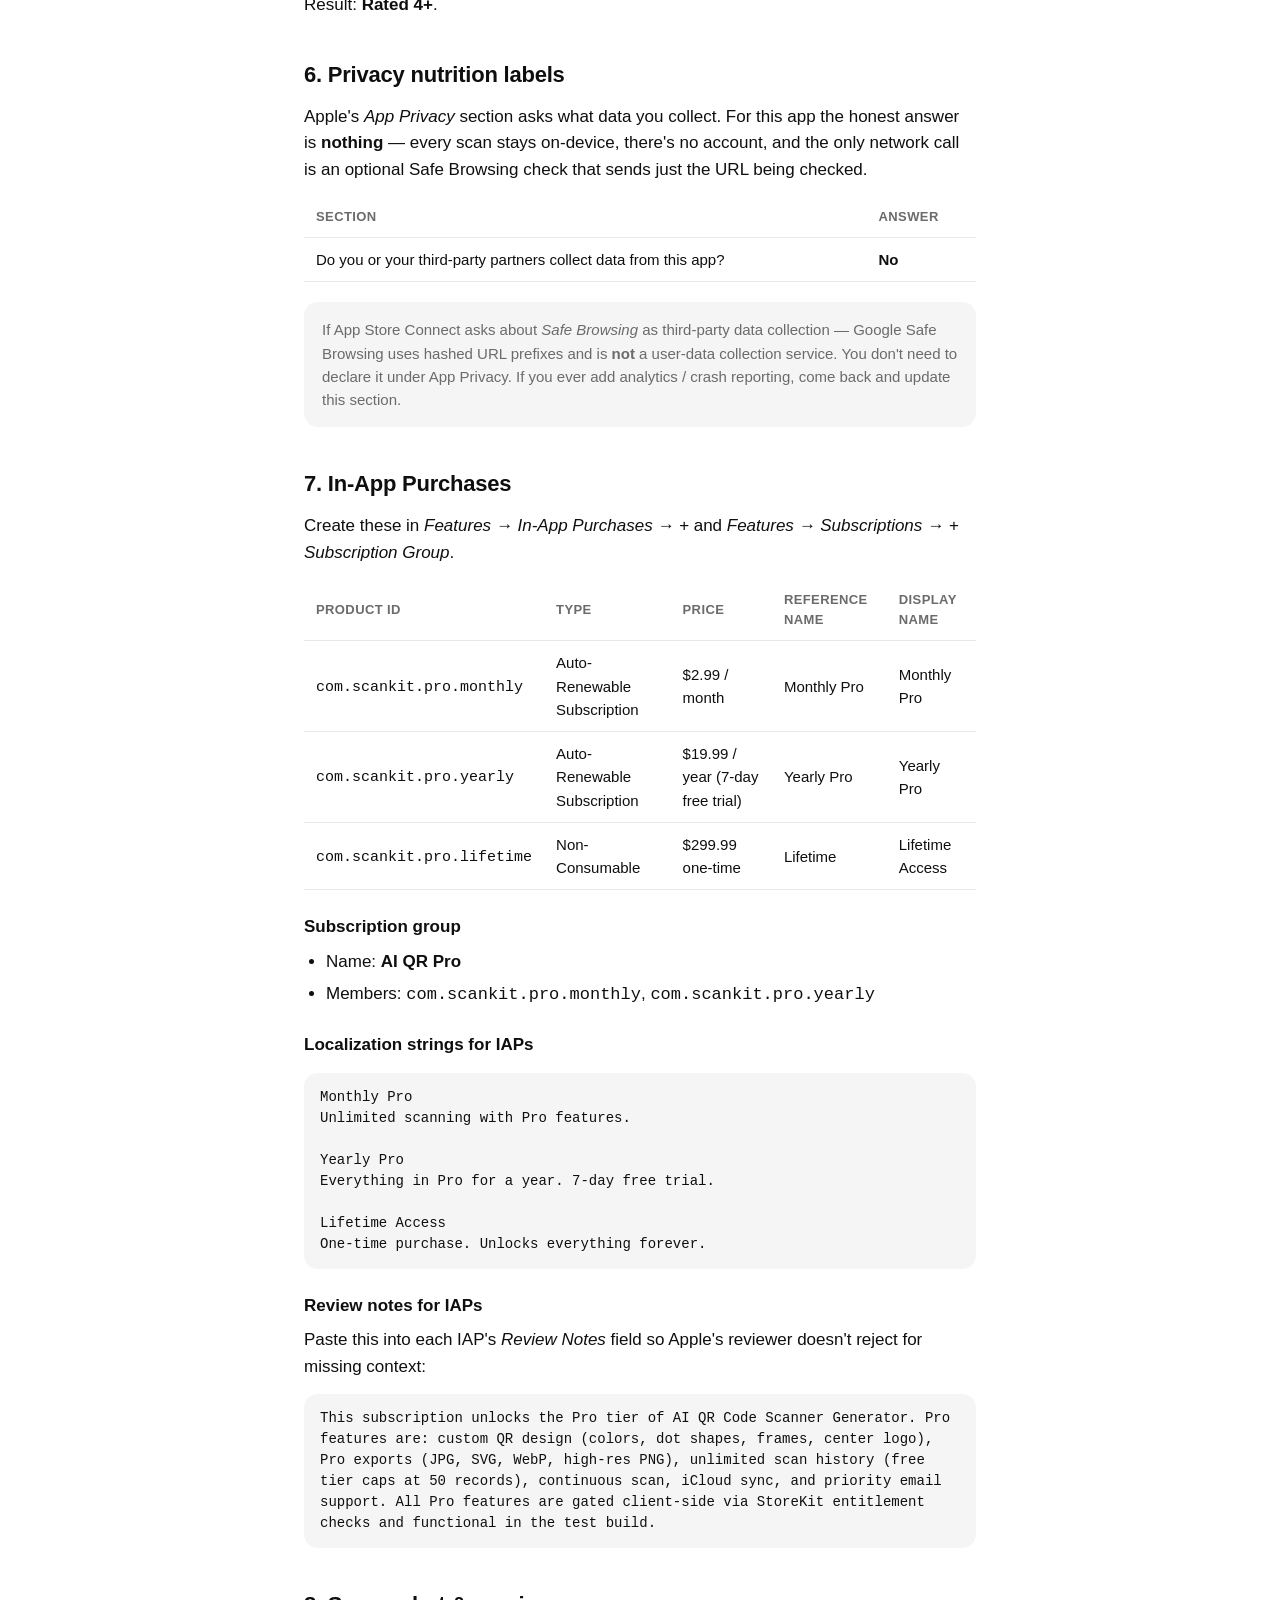
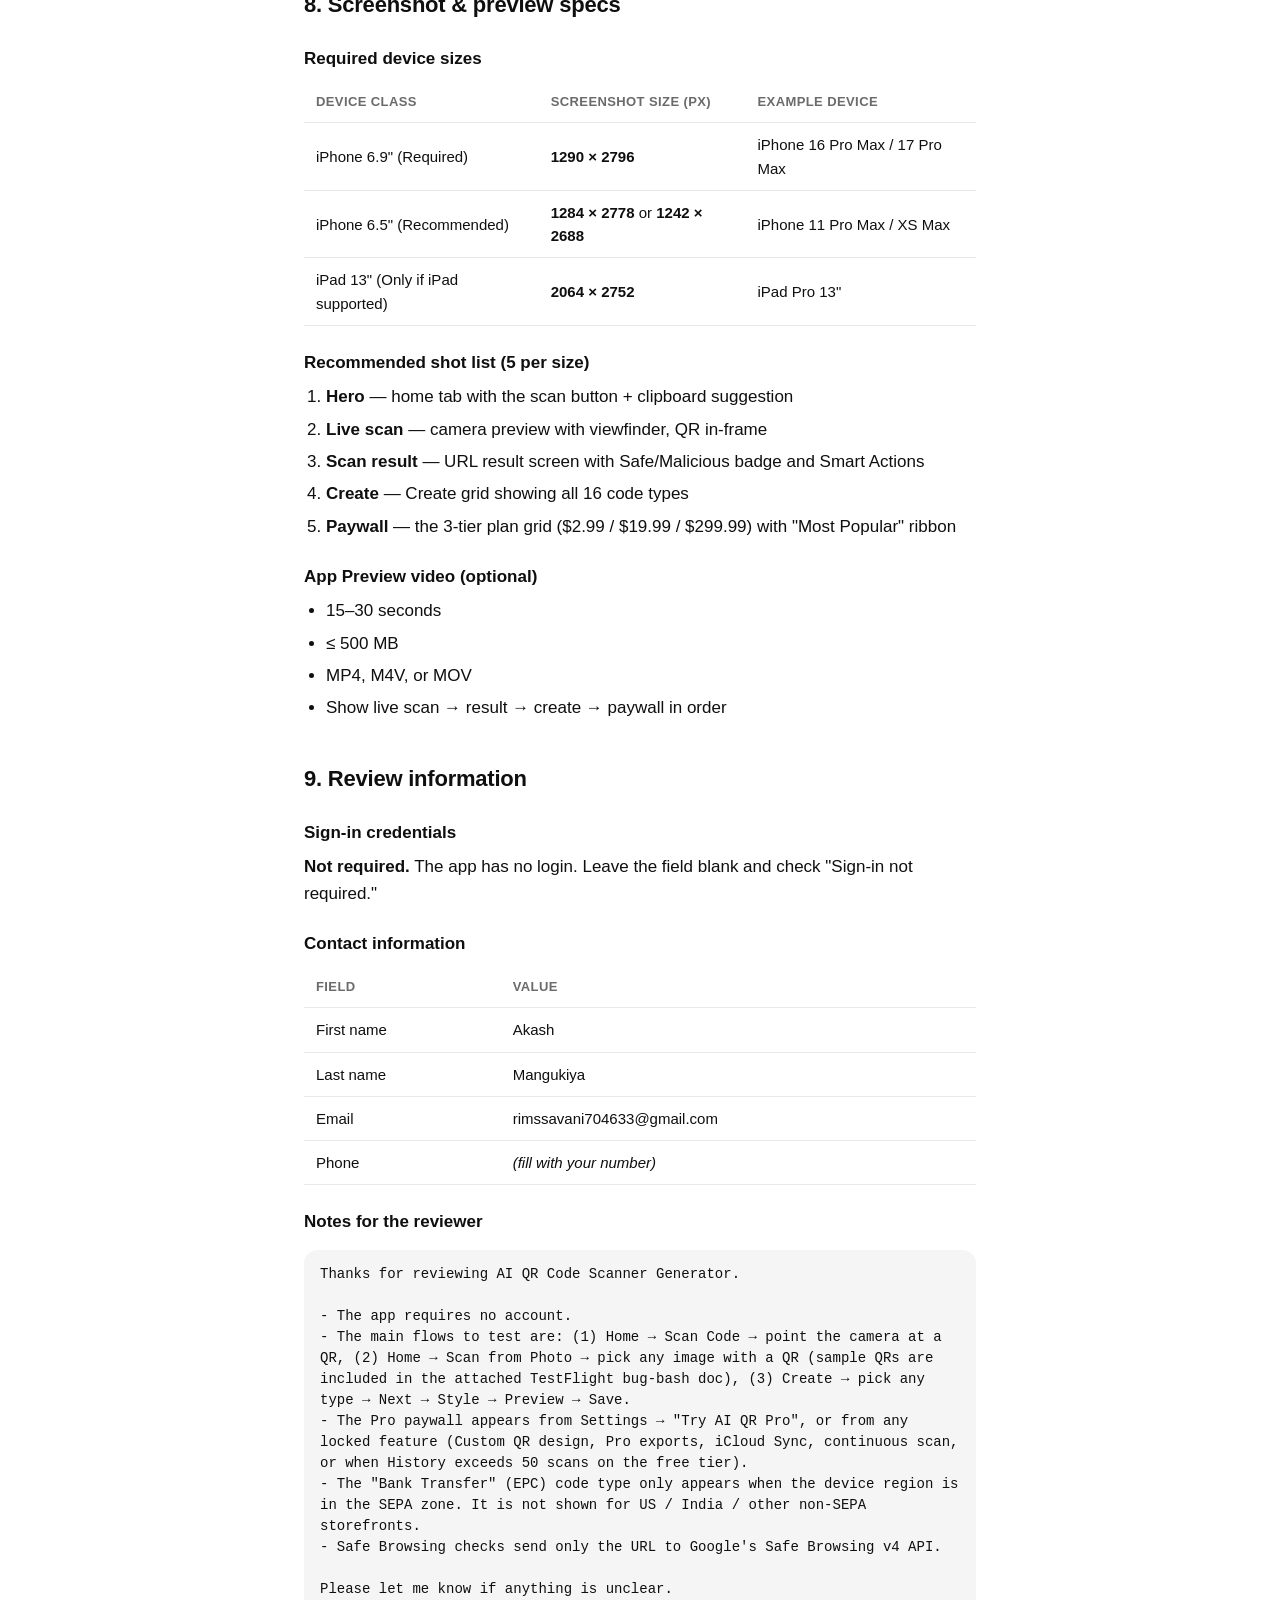
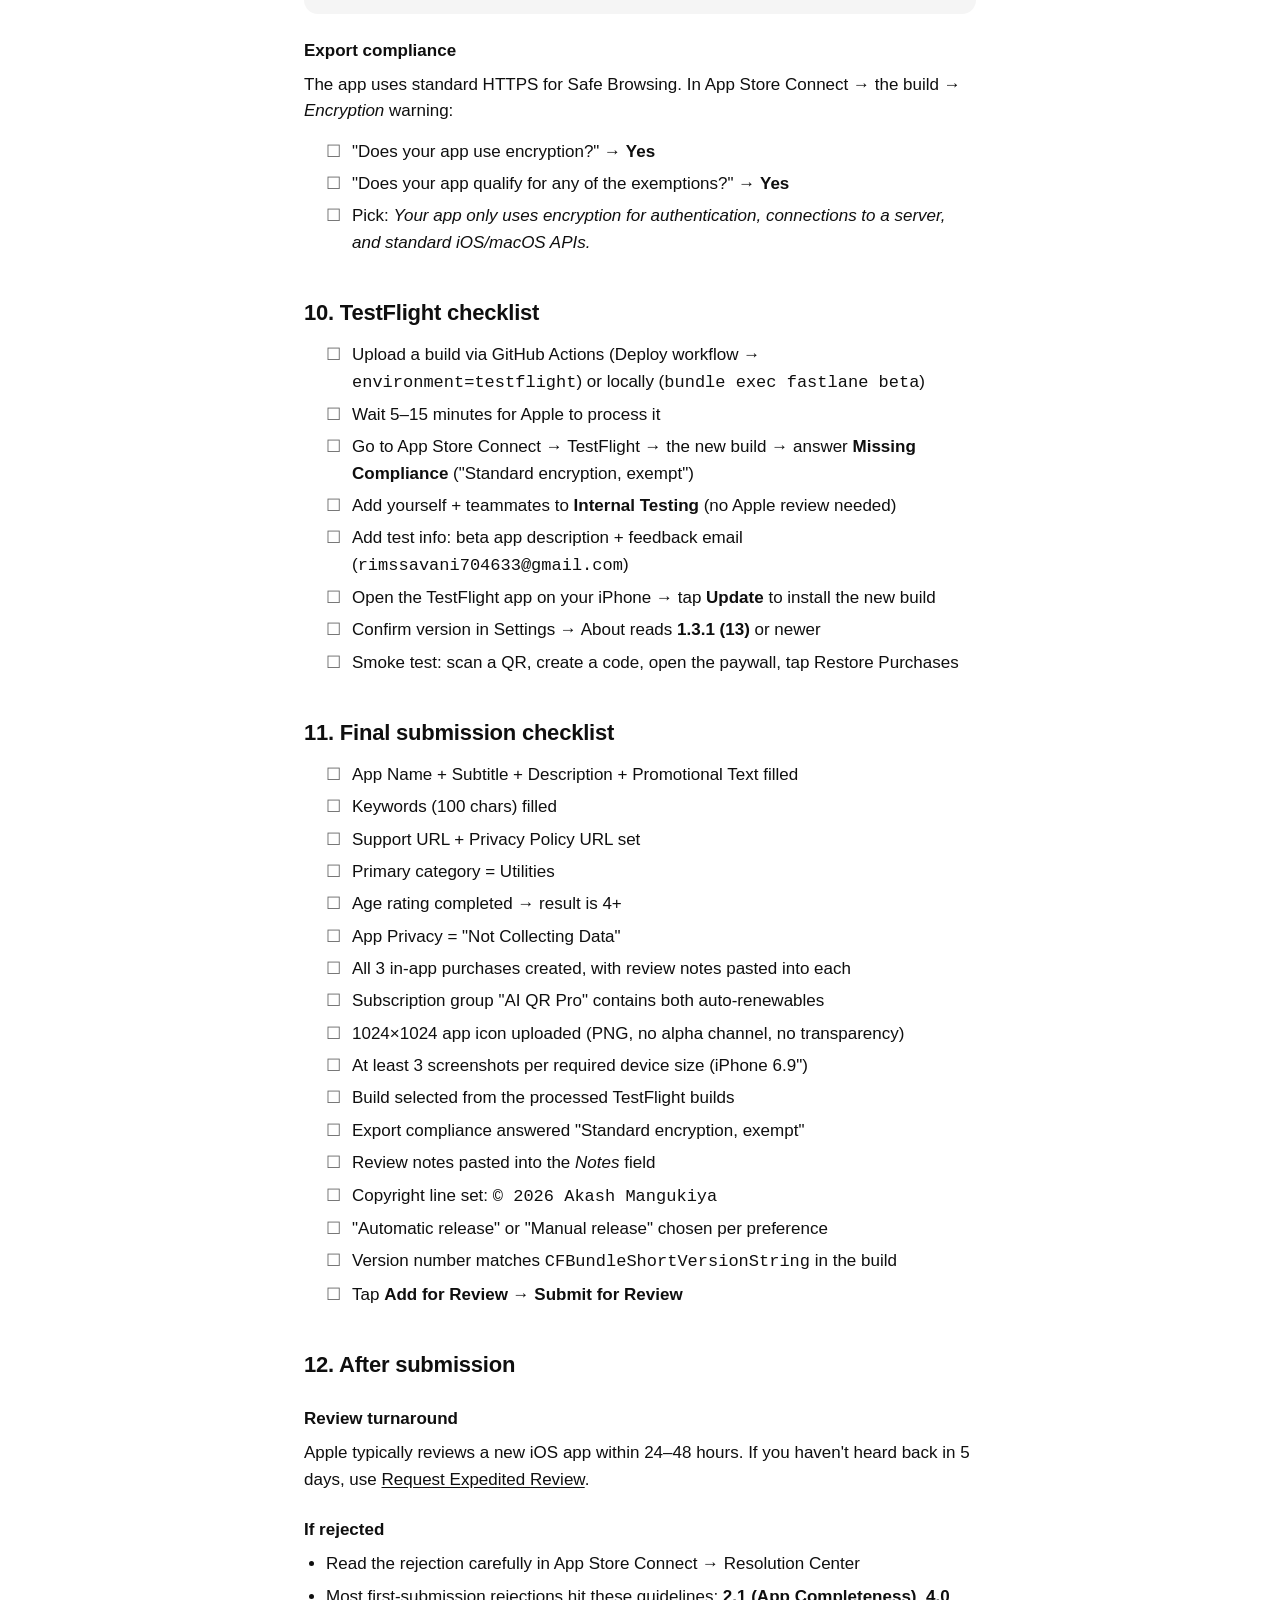
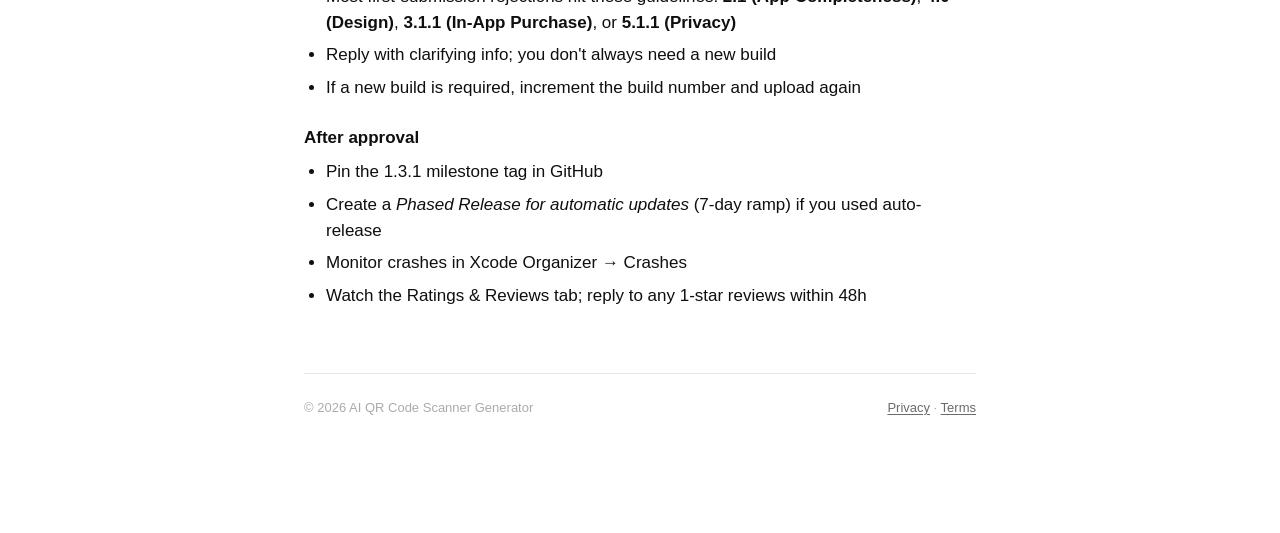
==== commit 51bea9b6: "Update support email to rimssavani704633@gmail.com everywhere - index.html support card - privacy.ht" ====
--- a/app-store-guide.html
+++ b/app-store-guide.html
@@ -160,7 +160,7 @@
 
 Privacy Policy: https://chiragthummar.github.io/scankit-pages/privacy.html
 Terms of Use: https://chiragthummar.github.io/scankit-pages/terms.html
-Support: akashmangukiya10@gmail.com</pre>
+Support: rimssavani704633@gmail.com</pre>
 
   <div class="callout">
     Plain text only, no emoji, no decorative unicode separators, no
@@ -310,7 +310,7 @@
     <tr><th>Field</th><th>Value</th></tr>
     <tr><td>First name</td><td>Akash</td></tr>
     <tr><td>Last name</td><td>Mangukiya</td></tr>
-    <tr><td>Email</td><td>akashmangukiya10@gmail.com</td></tr>
+    <tr><td>Email</td><td>rimssavani704633@gmail.com</td></tr>
     <tr><td>Phone</td><td><em>(fill with your number)</em></td></tr>
   </table>
 
@@ -340,7 +340,7 @@
     <li>Wait 5–15 minutes for Apple to process it</li>
     <li>Go to App Store Connect → TestFlight → the new build → answer <strong>Missing Compliance</strong> ("Standard encryption, exempt")</li>
     <li>Add yourself + teammates to <strong>Internal Testing</strong> (no Apple review needed)</li>
-    <li>Add test info: beta app description + feedback email (<code>akashmangukiya10@gmail.com</code>)</li>
+    <li>Add test info: beta app description + feedback email (<code>rimssavani704633@gmail.com</code>)</li>
     <li>Open the TestFlight app on your iPhone → tap <strong>Update</strong> to install the new build</li>
     <li>Confirm version in Settings → About reads <strong>1.3.1 (13)</strong> or newer</li>
     <li>Smoke test: scan a QR, create a code, open the paywall, tap Restore Purchases</li>
